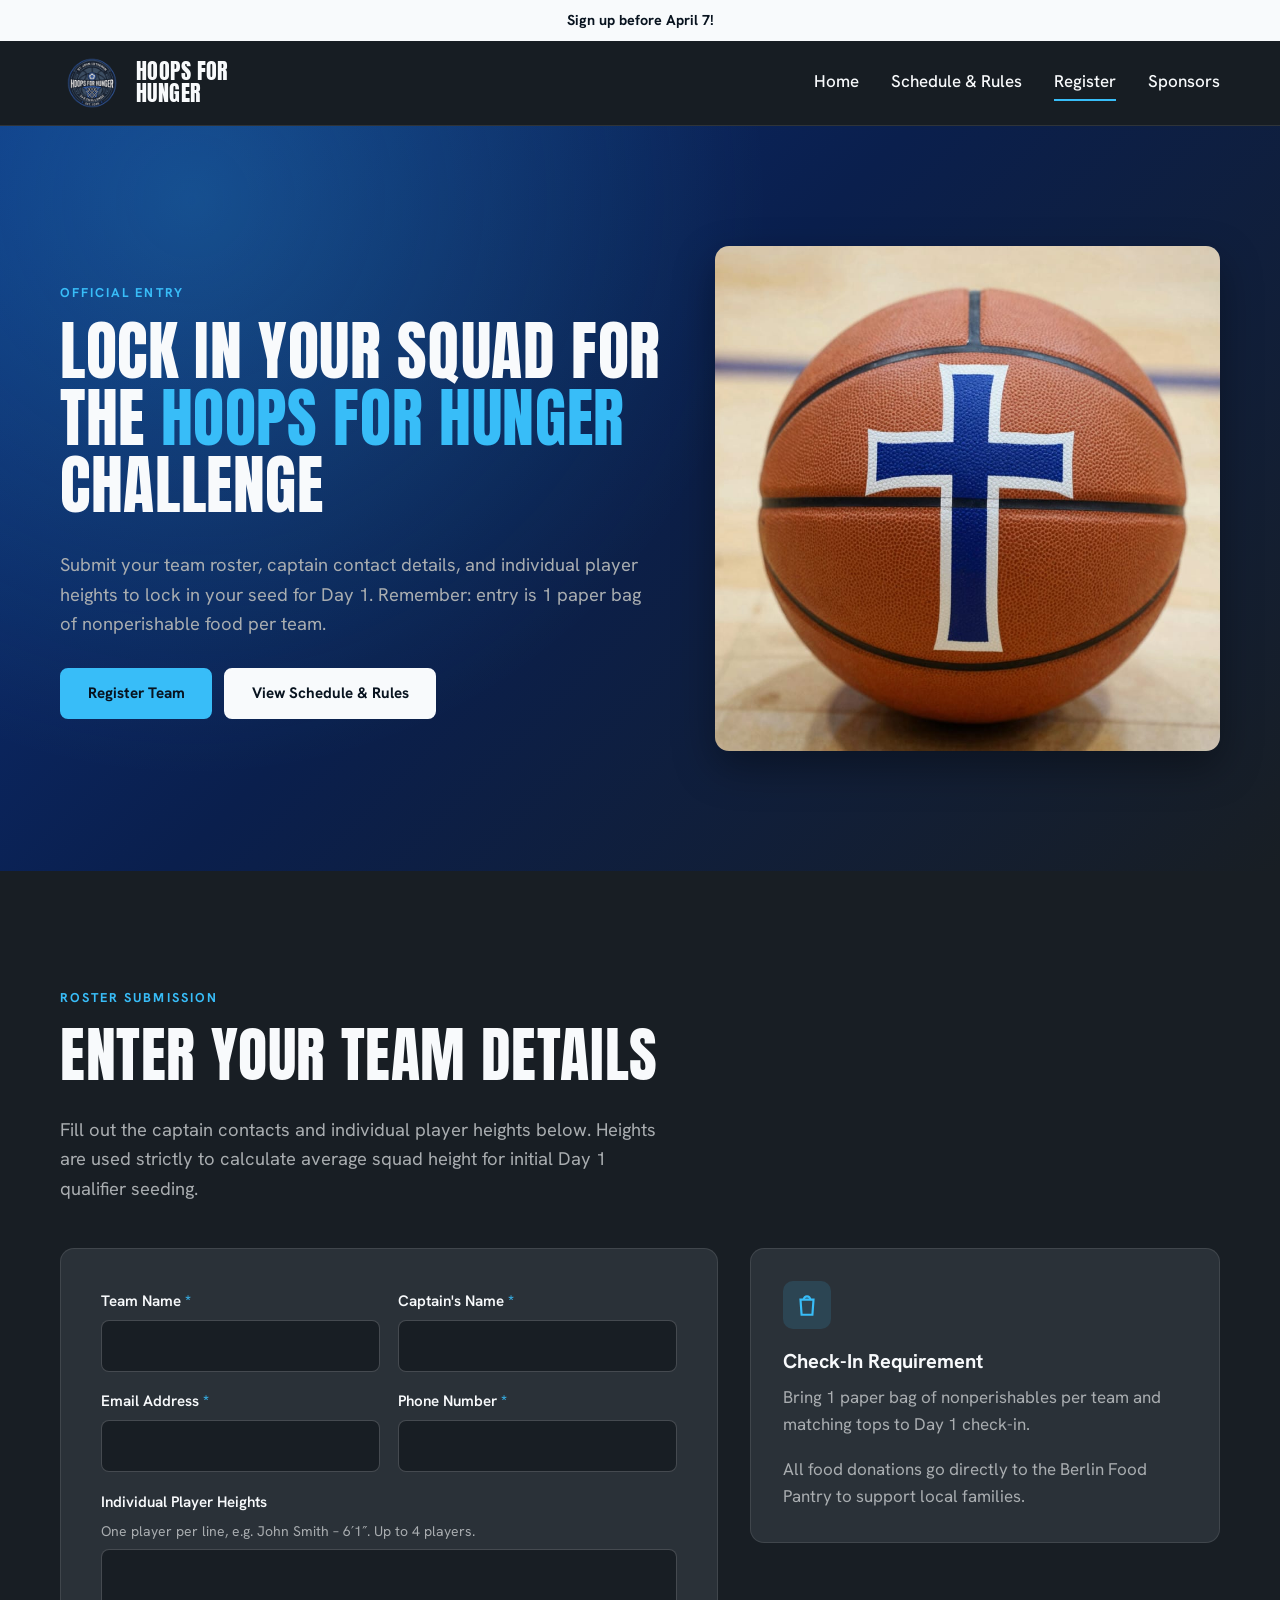
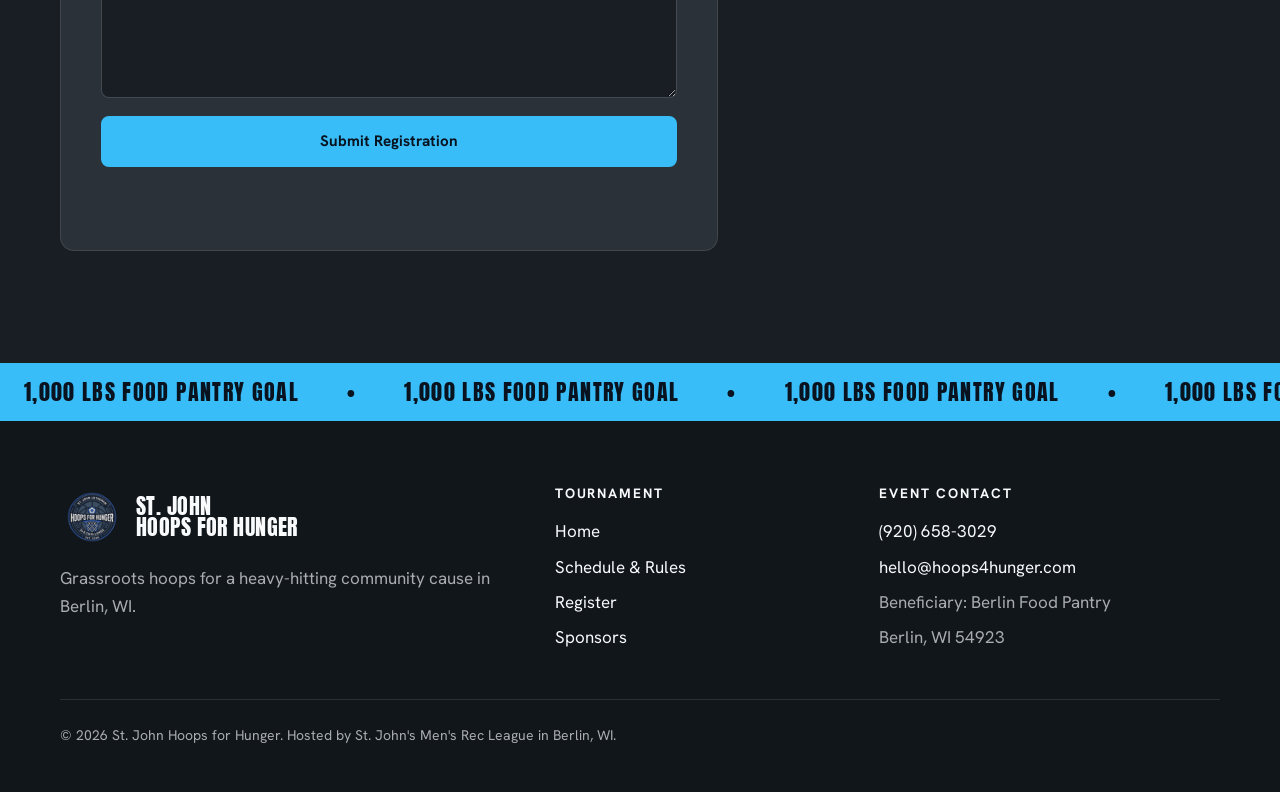
==== register.html @ 29906034 "Rebuild site to mirror hoops4hunger.com content and rules Four pages matching the current site: Home" ====
<!doctype html>
<html lang="en">
<head>
  <meta charset="utf-8">
  <meta name="viewport" content="width=device-width, initial-scale=1">
  <title>Register | St. John Hoops for Hunger</title>
  <meta name="description" content="Register your squad for the St. John Hoops for Hunger 3v3 Challenge. Entry is one paper bag of nonperishable food per team.">
  <link rel="icon" type="image/png" href="images/logo.png">
  <link rel="preconnect" href="https://fonts.googleapis.com">
  <link rel="preconnect" href="https://fonts.gstatic.com" crossorigin>
  <link href="https://fonts.googleapis.com/css2?family=Anton&family=Hanken+Grotesk:wght@400;500;600;700&display=swap" rel="stylesheet">
  <link rel="stylesheet" href="styles.css">
</head>
<body>
  <a class="announce" href="#registration-form">Sign up before April 7!</a>
  <header class="nav">
    <div class="container nav-inner">
      <a href="index.html" class="brand"><img src="images/logo.png" alt="St. John Lutheran Hoops for Hunger 3v3 Challenge logo"><span>Hoops for<br>Hunger</span></a>
      <button class="nav-toggle" aria-expanded="false" aria-controls="nav-links" aria-label="Menu"><span></span><span></span><span></span></button>
      <nav id="nav-links" class="nav-links">
        <a href="index.html">Home</a>
        <a href="schedule-rules.html">Schedule &amp; Rules</a>
        <a href="register.html" aria-current="page">Register</a>
        <a href="sponsors.html">Sponsors</a>
      </nav>
    </div>
  </header>

  <main>
    <section class="page-hero">
      <div class="container page-hero-split">
        <div>
          <p class="eyebrow">Official Entry</p>
          <h1>Lock in your squad for the <span class="accent">Hoops for Hunger</span> challenge</h1>
          <p class="lead">Submit your team roster, captain contact details, and individual player heights to lock in your seed for Day 1. Remember: entry is 1 paper bag of nonperishable food per team.</p>
          <div class="btn-row">
            <a href="#registration-form" class="btn">Register Team</a>
            <a href="schedule-rules.html" class="btn btn-light">View Schedule &amp; Rules</a>
          </div>
        </div>
        <img src="images/register.jpg" alt="Basketball with a blue cross on it">
      </div>
    </section>

    <section class="section" id="registration-form">
      <div class="container">
        <div class="section-head">
          <p class="eyebrow">Roster Submission</p>
          <h2>Enter your team details</h2>
          <p class="lead">Fill out the captain contacts and individual player heights below. Heights are used strictly to calculate average squad height for initial Day 1 qualifier seeding.</p>
        </div>
        <div class="register-grid">
          <form class="form" id="register-form" novalidate>
            <div class="form-row">
              <label><span>Team Name <span class="req">*</span></span>
                <input type="text" name="team" required autocomplete="off">
              </label>
              <label><span>Captain's Name <span class="req">*</span></span>
                <input type="text" name="captain" required autocomplete="name">
              </label>
            </div>
            <div class="form-row">
              <label><span>Email Address <span class="req">*</span></span>
                <input type="email" name="email" required autocomplete="email">
              </label>
              <label><span>Phone Number <span class="req">*</span></span>
                <input type="tel" name="phone" required autocomplete="tel">
              </label>
            </div>
            <label>Individual Player Heights
              <span class="hint">One player per line, e.g. John Smith – 6′1″. Up to 4 players.</span>
              <textarea name="heights" rows="5"></textarea>
            </label>
            <button type="submit" class="btn">Submit Registration</button>
            <p class="form-status" id="form-status" role="status" aria-live="polite"></p>
          </form>
          <aside class="card side-card">
            <div class="card-icon"><svg viewBox="0 0 24 24" fill="none" stroke="currentColor" stroke-width="2" aria-hidden="true"><path d="M6 7h12l-1 14H7z"/><path d="M9 7a3 3 0 0 1 6 0"/></svg></div>
            <h3>Check-In Requirement</h3>
            <p>Bring 1 paper bag of nonperishables per team and matching tops to Day 1 check-in.</p>
            <p>All food donations go directly to the Berlin Food Pantry to support local families.</p>
          </aside>
        </div>
      </div>
    </section>
  </main>

  <div class="goal-strip" aria-hidden="true"><div class="goal-track"><span>1,000 LBS FOOD PANTRY GOAL</span><span>•</span><span>1,000 LBS FOOD PANTRY GOAL</span><span>•</span><span>1,000 LBS FOOD PANTRY GOAL</span><span>•</span><span>1,000 LBS FOOD PANTRY GOAL</span><span>•</span><span>1,000 LBS FOOD PANTRY GOAL</span><span>•</span><span>1,000 LBS FOOD PANTRY GOAL</span><span>•</span><span>1,000 LBS FOOD PANTRY GOAL</span><span>•</span><span>1,000 LBS FOOD PANTRY GOAL</span><span>•</span></div></div>
  <footer class="footer">
    <div class="container">
      <div class="footer-grid">
        <div>
          <a href="index.html" class="brand"><img src="images/logo.png" alt=""><span>St. John<br>Hoops for Hunger</span></a>
          <p>Grassroots hoops for a heavy-hitting community cause in Berlin, WI.</p>
        </div>
        <div>
          <h3>Tournament</h3>
          <ul>
            <li><a href="index.html">Home</a></li>
            <li><a href="schedule-rules.html">Schedule &amp; Rules</a></li>
            <li><a href="register.html">Register</a></li>
            <li><a href="sponsors.html">Sponsors</a></li>
          </ul>
        </div>
        <div>
          <h3>Event Contact</h3>
          <ul>
            <li><a href="tel:+19206583029">(920) 658-3029</a></li>
            <li><a href="mailto:hello@hoops4hunger.com">hello@hoops4hunger.com</a></li>
            <li>Beneficiary: Berlin Food Pantry</li>
            <li>Berlin, WI 54923</li>
          </ul>
        </div>
      </div>
      <p class="copyright">© <span data-year>2026</span> St. John Hoops for Hunger. Hosted by St. John's Men's Rec League in Berlin, WI.</p>
    </div>
  </footer>
  <script src="script.js"></script>
</body>
</html>
---- styles.css ----
:root {
  --bg: #181e24;
  --bg-raised: #222930;
  --bg-card: #2a3138;
  --line: rgba(248, 250, 252, 0.1);
  --text: #f8fafc;
  --text-soft: #a9adb0;
  --sky: #38bdf8;
  --sky-dark: #0ea5e9;
  --royal: #0047ff;
  --navy: #0b2f7a;
  --radius: 14px;
  --shadow: 0 16px 40px rgba(0, 0, 0, 0.35);
  --display: "Anton", Impact, "Arial Narrow", sans-serif;
  --body: "Hanken Grotesk", system-ui, -apple-system, sans-serif;
}

*, *::before, *::after { box-sizing: border-box; }
html { scroll-behavior: smooth; scroll-padding-top: 90px; }
body {
  margin: 0;
  font-family: var(--body);
  font-size: 1.0625rem;
  color: var(--text);
  background: var(--bg);
  line-height: 1.6;
  -webkit-font-smoothing: antialiased;
}
img { max-width: 100%; display: block; }
a { color: var(--sky); }
p { margin: 0 0 1em; }
h1, h2, h3 { margin: 0 0 0.5em; line-height: 1.05; font-weight: 400; }
h1, h2 { font-family: var(--display); text-transform: uppercase; letter-spacing: 0.01em; }
h1 { font-size: clamp(3rem, 9vw, 6.5rem); }
h2 { font-size: clamp(2.2rem, 5.5vw, 3.75rem); }
h3 { font-family: var(--body); font-weight: 700; font-size: 1.25rem; line-height: 1.25; }
.accent { color: var(--sky); }

.container { width: min(1160px, 100% - 32px); margin-inline: auto; }
.eyebrow {
  display: inline-block;
  font-size: 0.8rem; font-weight: 700;
  text-transform: uppercase; letter-spacing: 0.16em;
  color: var(--sky);
  margin-bottom: 0.9rem;
}
.lead { font-size: 1.15rem; color: var(--text-soft); max-width: 60ch; }
.center { text-align: center; }
.center .lead { margin-inline: auto; }

/* Buttons */
.btn {
  display: inline-block;
  font: 700 0.95rem/1 var(--body);
  text-decoration: none; text-align: center;
  padding: 1rem 1.6rem;
  border-radius: 8px;
  border: 2px solid var(--sky);
  background: var(--sky); color: #08131f;
  cursor: pointer;
  transition: transform 0.15s ease, background 0.15s ease, color 0.15s ease;
}
.btn:hover { background: var(--sky-dark); border-color: var(--sky-dark); transform: translateY(-2px); }
.btn-light { background: var(--text); border-color: var(--text); color: #08131f; }
.btn-light:hover { background: #dbe3ea; border-color: #dbe3ea; }
.btn-outline { background: transparent; color: var(--text); border-color: var(--text); }
.btn-outline:hover { background: var(--text); color: #08131f; border-color: var(--text); }
.btn-row { display: flex; flex-wrap: wrap; gap: 0.75rem; margin-top: 1.75rem; }
.center .btn-row { justify-content: center; }
:focus-visible { outline: 3px solid var(--sky); outline-offset: 3px; }

/* Announcement + nav */
.announce {
  display: block; background: var(--text); color: #08131f;
  text-align: center; font-weight: 700; font-size: 0.9rem;
  padding: 0.55rem 1rem; text-decoration: none;
}
.announce:hover { text-decoration: underline; }
.nav { position: sticky; top: 0; z-index: 20; background: rgba(24, 30, 36, 0.94); backdrop-filter: blur(8px); border-bottom: 1px solid var(--line); }
.nav-inner { display: flex; align-items: center; justify-content: space-between; height: 84px; }
.brand { display: flex; align-items: center; gap: 0.75rem; text-decoration: none; color: var(--text); }
.brand img { width: 64px; height: 64px; }
.brand span { font-family: var(--display); font-size: 1.35rem; text-transform: uppercase; letter-spacing: 0.02em; line-height: 1; }
.nav-links { display: flex; align-items: center; gap: 2rem; }
.nav-links a { color: var(--text); text-decoration: none; font-weight: 500; padding: 0.25rem 0; border-bottom: 2px solid transparent; }
.nav-links a:hover, .nav-links a[aria-current="page"] { border-bottom-color: var(--sky); }
.nav-links .btn { border-bottom-width: 2px; padding: 0.7rem 1.2rem; }
.nav-toggle { display: none; background: none; border: 0; padding: 10px; cursor: pointer; }
.nav-toggle span { display: block; width: 26px; height: 2px; background: var(--text); margin: 6px 0; transition: transform 0.2s, opacity 0.2s; }

/* Sections */
.section { padding: clamp(4rem, 9vw, 7rem) 0; }
.section-raised { background: var(--bg-raised); }
.section-head { margin-bottom: 2.75rem; }

/* Home hero */
.hero {
  position: relative; isolation: isolate;
  min-height: min(82vh, 760px);
  display: grid; place-items: center;
  padding: 5rem 0;
  background: url("images/hero.jpg") center 35% / cover no-repeat;
}
.hero::before {
  content: ""; position: absolute; inset: 0; z-index: -1;
  background: linear-gradient(180deg, rgba(24, 30, 36, 0.72) 0%, rgba(24, 30, 36, 0.82) 60%, var(--bg) 100%);
}
.hero h1 { line-height: 0.95; margin-bottom: 0.35em; }
.hero .lead { color: #dbe3ea; }

/* Page hero (inner pages) */
.page-hero {
  padding: clamp(4.5rem, 10vw, 7.5rem) 0;
  background:
    radial-gradient(circle at 15% 10%, rgba(56, 189, 248, 0.25), transparent 45%),
    linear-gradient(135deg, var(--navy) 0%, #0a1f4d 45%, var(--bg) 100%);
}
.page-hero h1 { font-size: clamp(2.8rem, 8vw, 5.5rem); }
.page-hero-split { display: grid; grid-template-columns: 1.2fr 1fr; gap: 3rem; align-items: center; }
.page-hero-split h1 { font-size: clamp(2.4rem, 5.5vw, 4rem); }
.page-hero-split img { border-radius: var(--radius); box-shadow: var(--shadow); aspect-ratio: 1; object-fit: cover; width: 100%; }

/* Cash purse */
.purse { display: grid; grid-template-columns: repeat(5, 1fr); gap: 1rem; }
.purse-item { background: var(--bg-card); border-radius: var(--radius); padding: 2rem 1rem; text-align: center; border-top: 4px solid var(--line); }
.purse-item:first-child { border-top-color: var(--sky); }
.purse-amount { font-family: var(--display); font-size: clamp(2.6rem, 5vw, 3.6rem); line-height: 1; margin-bottom: 0.6rem; }
.purse-item:first-child .purse-amount { color: var(--sky); }
.purse-label { color: var(--text-soft); font-size: 0.95rem; margin: 0; }

/* Cards */
.cards { display: grid; grid-template-columns: repeat(3, 1fr); gap: 1.25rem; }
.card { background: var(--bg-card); border-radius: var(--radius); padding: 2rem; border: 1px solid var(--line); }
.card p:last-child { margin-bottom: 0; }
.card p { color: var(--text-soft); }
.card-icon { width: 48px; height: 48px; border-radius: 10px; background: rgba(56, 189, 248, 0.14); color: var(--sky); display: grid; place-items: center; margin-bottom: 1.25rem; }
.card-icon svg { width: 26px; height: 26px; }

/* Roster */
.roster { display: grid; grid-template-columns: 1.5fr 1fr; gap: 1.25rem; align-items: stretch; }
.card-feature { background: linear-gradient(135deg, var(--royal), var(--navy)); border: 0; }
.card-feature h3 { font-family: var(--display); text-transform: uppercase; font-weight: 400; font-size: clamp(1.9rem, 4vw, 2.6rem); }
.card-feature p { color: #dbe3ea; font-size: 1.1rem; }
.team-list { list-style: none; padding: 0; margin: 0 0 1rem; display: flex; flex-wrap: wrap; gap: 0.5rem; }
.team-list li { background: rgba(56, 189, 248, 0.12); color: var(--text); border: 1px solid rgba(56, 189, 248, 0.35); border-radius: 999px; padding: 0.35rem 0.85rem; font-weight: 600; font-size: 0.95rem; }

/* CTA band */
.cta-band { background: var(--royal); text-align: center; }
.cta-band .eyebrow { color: #cfe6ff; }
.cta-band p { color: #e5efff; max-width: 60ch; margin-inline: auto; }

/* Rules rows */
.feature-rows { display: grid; gap: clamp(3rem, 7vw, 5rem); }
.feature-row { display: grid; grid-template-columns: 1fr 1fr; gap: clamp(2rem, 5vw, 4rem); align-items: center; }
.feature-row img { border-radius: var(--radius); width: 100%; aspect-ratio: 4 / 3; object-fit: cover; box-shadow: var(--shadow); }
.feature-rows:not(.no-alt) .feature-row:nth-child(even) .feature-media { order: 2; }
.feature-row h2 { font-size: clamp(2rem, 4.5vw, 3rem); }
.feature-row p { color: var(--text-soft); }
.feature-row .note { border-left: 3px solid var(--sky); padding-left: 1rem; color: var(--text); }
figure { margin: 0; }
figcaption { color: var(--text-soft); font-size: 0.95rem; margin-top: 0.75rem; text-align: center; font-style: italic; }
.address { color: var(--text); font-weight: 600; }

/* Timeline */
.timeline { list-style: none; margin: 0; padding: 0; display: grid; grid-template-columns: repeat(4, 1fr); gap: 1.25rem; }
.timeline li { border-top: 3px solid var(--sky); padding-top: 1.25rem; }
.timeline .step { font-family: var(--display); color: var(--sky); font-size: 1.1rem; display: block; margin-bottom: 0.4rem; }
.timeline h3 { font-size: 1.3rem; }
.timeline p { color: var(--text-soft); margin: 0; }

/* Register form */
.register-grid { display: grid; grid-template-columns: 1.4fr 1fr; gap: 2rem; align-items: start; }
.form { background: var(--bg-card); border: 1px solid var(--line); border-radius: var(--radius); padding: clamp(1.5rem, 4vw, 2.5rem); display: grid; gap: 1.1rem; }
.form-row { display: grid; grid-template-columns: 1fr 1fr; gap: 1.1rem; }
.form label { display: grid; gap: 0.4rem; font-weight: 600; font-size: 0.95rem; }
.form .req { color: var(--sky); }
.form .hint { font-weight: 400; color: var(--text-soft); font-size: 0.875rem; }
.form input, .form textarea {
  font: inherit; font-weight: 400; color: var(--text);
  background: var(--bg); border: 1px solid rgba(248, 250, 252, 0.2); border-radius: 8px;
  padding: 0.8rem 0.95rem; width: 100%;
}
.form input:focus, .form textarea:focus { outline: none; border-color: var(--sky); box-shadow: 0 0 0 3px rgba(56, 189, 248, 0.25); }
.form .invalid { border-color: #f87171; }
.form-status { margin: 0; min-height: 1.5em; font-weight: 600; }
.form-status.error { color: #f87171; }
.form-status.ok { color: #4ade80; }
.side-card { position: sticky; top: 110px; }

/* Sponsors */
.tier { padding: 2.5rem 0; border-top: 1px solid var(--line); }
.tier:first-child { border-top: 0; padding-top: 0; }
.tier-head { margin-bottom: 1.5rem; }
.tier-head h2 { font-size: clamp(1.6rem, 3.5vw, 2.2rem); margin-bottom: 0.25em; }
.tier-head p { color: var(--text-soft); margin: 0; }
.sponsor-grid { display: grid; grid-template-columns: repeat(auto-fit, minmax(260px, 1fr)); gap: 1.25rem; }
.sponsor { background: var(--bg-card); border: 1px solid var(--line); border-radius: var(--radius); overflow: hidden; text-decoration: none; color: var(--text); display: flex; flex-direction: column; transition: transform 0.15s ease, border-color 0.15s ease; }
a.sponsor:hover { transform: translateY(-3px); border-color: var(--sky); }
.sponsor-logo { background: #fff; display: grid; place-items: center; padding: 1.75rem; height: 180px; }
.sponsor-logo img { max-height: 120px; width: auto; object-fit: contain; }
.sponsor-body { padding: 1.1rem 1.4rem; font-weight: 600; }
.sponsor-body small { display: block; color: var(--text-soft); font-weight: 500; font-size: 0.85rem; text-transform: uppercase; letter-spacing: 0.08em; margin-bottom: 0.2rem; }
.sponsor-wide { grid-column: 1 / -1; }
.sponsor-wide .sponsor-logo { height: 220px; }
.sponsor-wide .sponsor-logo img { max-height: 150px; }
.sponsor-empty { border: 2px dashed rgba(248, 250, 252, 0.25); background: transparent; min-height: 180px; align-items: center; justify-content: center; text-align: center; padding: 2rem; }
.sponsor-empty span { color: var(--text-soft); display: block; margin-bottom: 0.5rem; }
.sponsor-text { justify-content: center; padding: 2rem 1.4rem; min-height: 120px; }
.sponsor-text strong { font-family: var(--display); font-size: 1.6rem; font-weight: 400; text-transform: uppercase; letter-spacing: 0.02em; }
.contact-line { font-size: 1.15rem; font-weight: 600; }
.contact-line a { color: #fff; }
.partner { margin-top: 2rem; font-size: 0.95rem; opacity: 0.85; }

/* Footer */
.goal-strip { background: var(--sky); color: #08131f; overflow: hidden; white-space: nowrap; font-family: var(--display); font-size: 1.4rem; letter-spacing: 0.06em; padding: 0.7rem 0; }
.goal-track { display: inline-block; animation: marquee 30s linear infinite; }
.goal-track span { margin: 0 1.5rem; }
@keyframes marquee { from { transform: translateX(0); } to { transform: translateX(-50%); } }
.footer { background: #11161b; padding: 4rem 0 2rem; color: var(--text-soft); }
.footer-grid { display: grid; grid-template-columns: 1.6fr 1fr 1.2fr; gap: 2.5rem; }
.footer .brand { margin-bottom: 1rem; }
.footer h3 { color: var(--text); font-size: 0.85rem; text-transform: uppercase; letter-spacing: 0.14em; margin-bottom: 1rem; }
.footer ul { list-style: none; padding: 0; margin: 0; display: grid; gap: 0.5rem; }
.footer a { color: var(--text); text-decoration: none; }
.footer a:hover { color: var(--sky); }
.copyright { border-top: 1px solid var(--line); margin-top: 3rem; padding-top: 1.5rem; font-size: 0.875rem; }

/* Responsive */
@media (max-width: 960px) {
  .purse { grid-template-columns: repeat(3, 1fr); }
  .timeline { grid-template-columns: repeat(2, 1fr); }
}
@media (max-width: 860px) {
  .nav-toggle { display: block; }
  .nav-links {
    display: none; position: absolute; top: 84px; left: 0; right: 0;
    flex-direction: column; align-items: flex-start; gap: 1.1rem;
    padding: 1.5rem 16px 2rem; background: var(--bg); border-bottom: 1px solid var(--line);
  }
  .nav-links.open { display: flex; }
  .nav-toggle[aria-expanded="true"] span:nth-child(1) { transform: translateY(8px) rotate(45deg); }
  .nav-toggle[aria-expanded="true"] span:nth-child(2) { opacity: 0; }
  .nav-toggle[aria-expanded="true"] span:nth-child(3) { transform: translateY(-8px) rotate(-45deg); }
  .cards, .roster, .feature-row, .page-hero-split, .register-grid, .footer-grid { grid-template-columns: 1fr; }
  .feature-rows .feature-row .feature-media { order: 0 !important; }
  .side-card { position: static; }
}
@media (max-width: 560px) {
  .purse { grid-template-columns: repeat(2, 1fr); }
  .purse-item:first-child { grid-column: 1 / -1; }
  .timeline, .form-row { grid-template-columns: 1fr; }
  .brand img { width: 52px; height: 52px; }
  .brand span { font-size: 1.1rem; }
}
@media (prefers-reduced-motion: reduce) {
  html { scroll-behavior: auto; }
  *, *::before, *::after { transition: none !important; animation: none !important; }
}
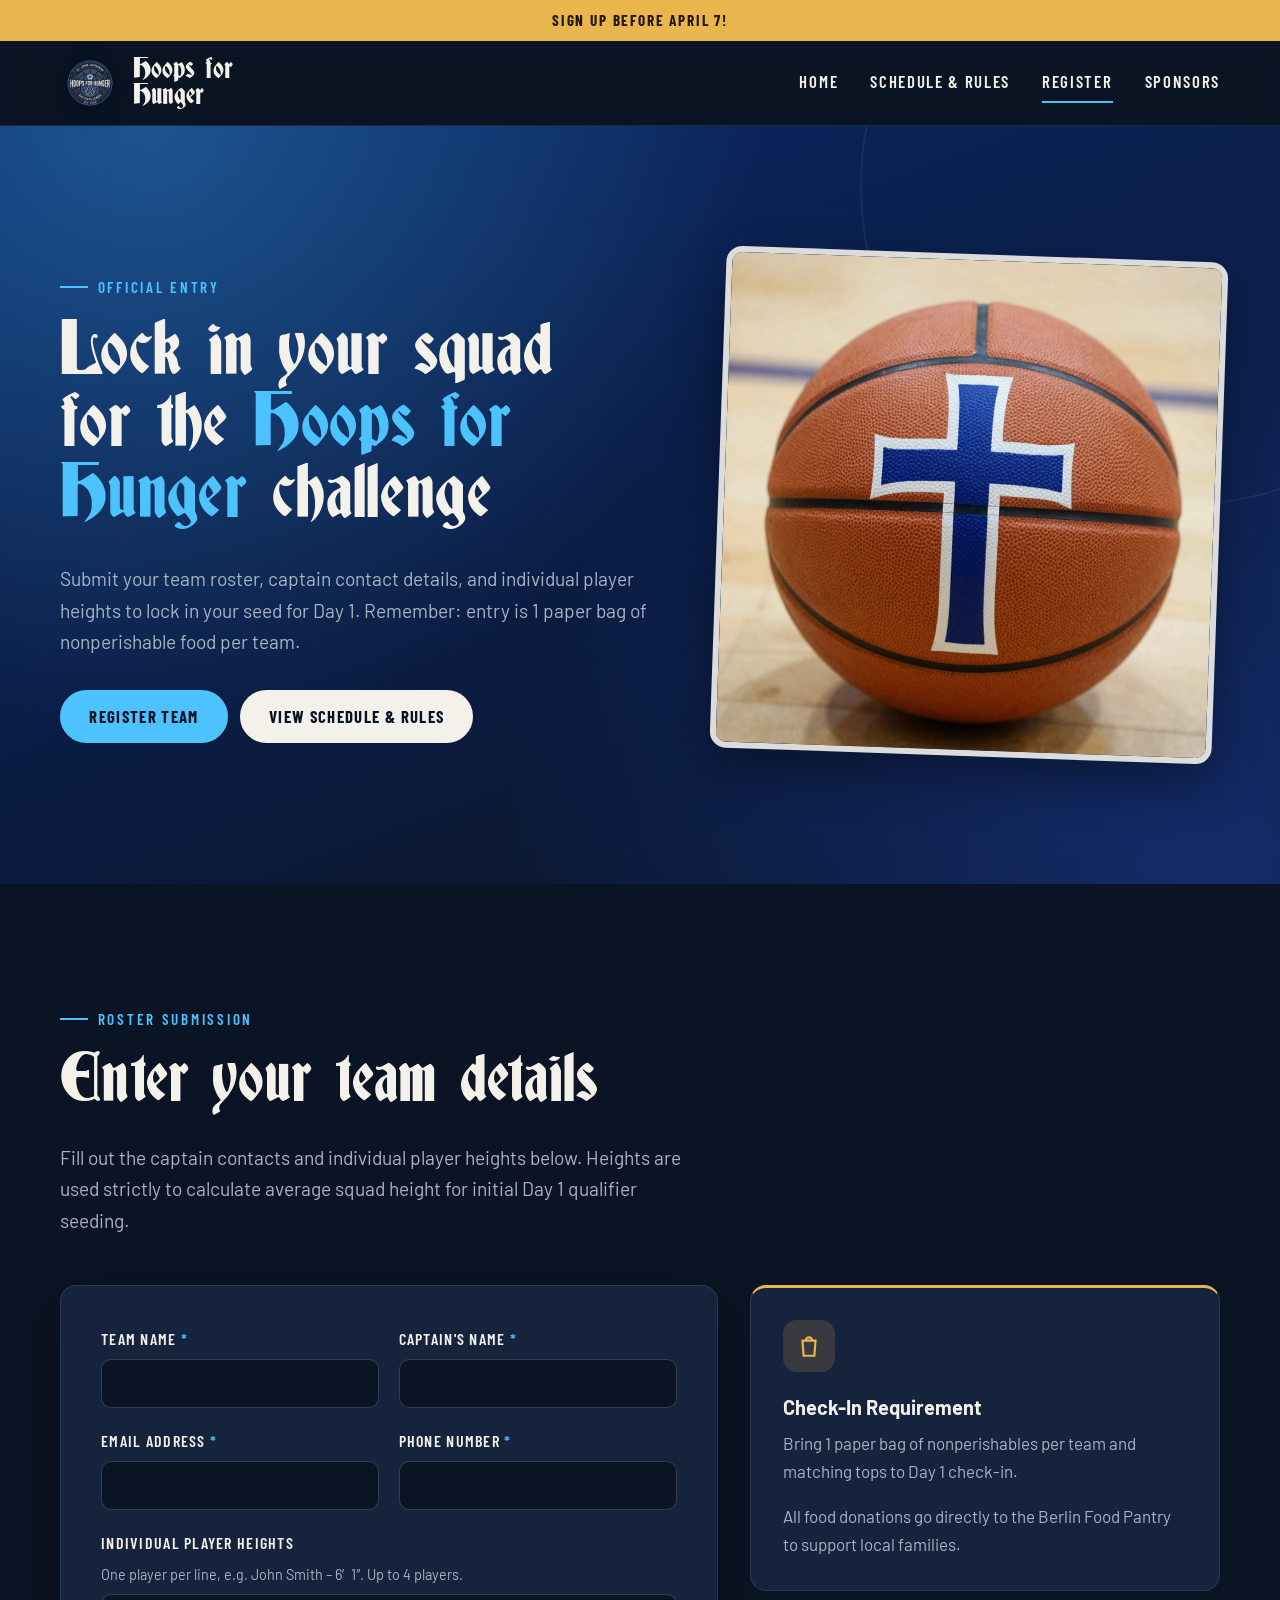
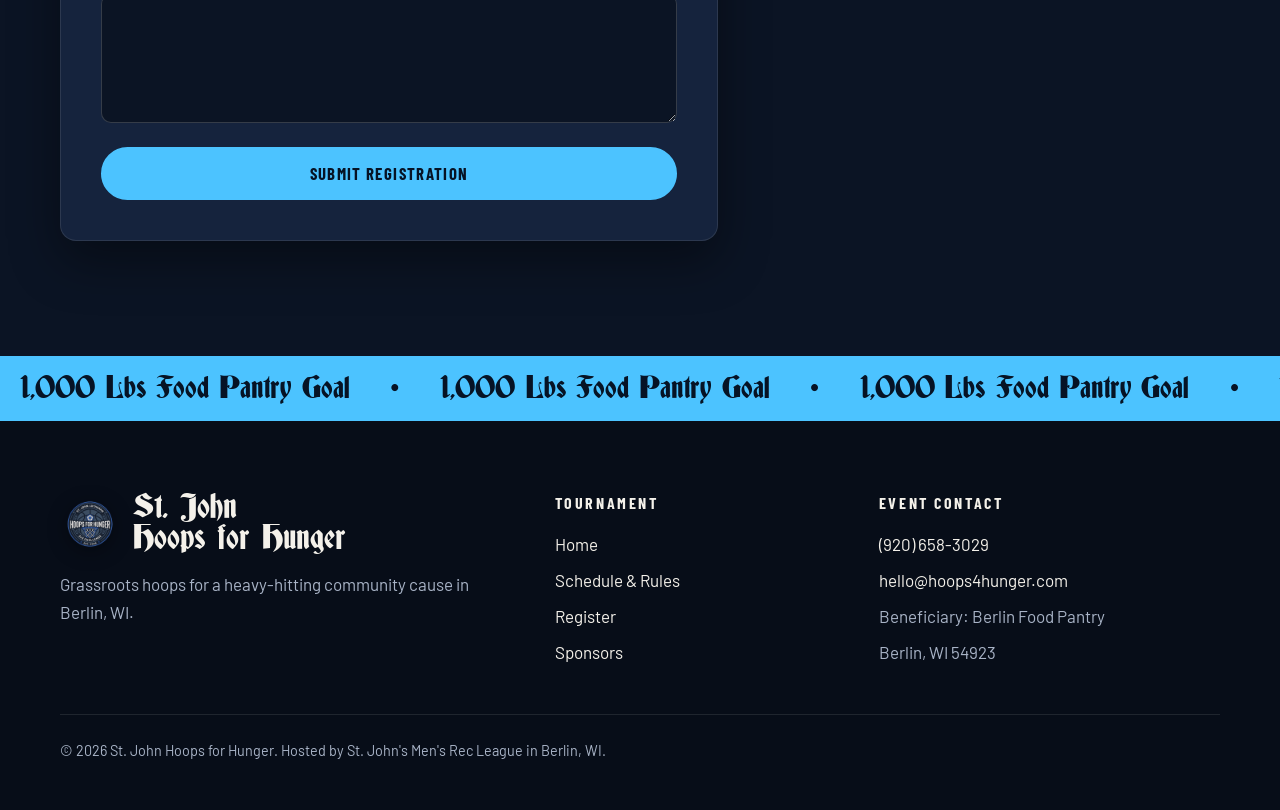
==== commit d11d7cd5: "Restyle site with Deutsch Gothic headings and Barlow body text Self-host the original Deutsch Gothic" ====
--- a/register.html
+++ b/register.html
@@ -8,7 +8,8 @@
   <link rel="icon" type="image/png" href="images/logo.png">
   <link rel="preconnect" href="https://fonts.googleapis.com">
   <link rel="preconnect" href="https://fonts.gstatic.com" crossorigin>
-  <link href="https://fonts.googleapis.com/css2?family=Anton&family=Hanken+Grotesk:wght@400;500;600;700&display=swap" rel="stylesheet">
+  <link href="https://fonts.googleapis.com/css2?family=Barlow:ital,wght@0,400;0,500;0,600;0,700;1,400&family=Barlow+Condensed:wght@500;600;700&display=swap" rel="stylesheet">
+  <link rel="preload" href="fonts/Deutsch.ttf" as="font" type="font/ttf" crossorigin>
   <link rel="stylesheet" href="styles.css">
 </head>
 <body>
@@ -85,7 +86,7 @@
     </section>
   </main>
 
-  <div class="goal-strip" aria-hidden="true"><div class="goal-track"><span>1,000 LBS FOOD PANTRY GOAL</span><span>•</span><span>1,000 LBS FOOD PANTRY GOAL</span><span>•</span><span>1,000 LBS FOOD PANTRY GOAL</span><span>•</span><span>1,000 LBS FOOD PANTRY GOAL</span><span>•</span><span>1,000 LBS FOOD PANTRY GOAL</span><span>•</span><span>1,000 LBS FOOD PANTRY GOAL</span><span>•</span><span>1,000 LBS FOOD PANTRY GOAL</span><span>•</span><span>1,000 LBS FOOD PANTRY GOAL</span><span>•</span></div></div>
+  <div class="goal-strip" aria-hidden="true"><div class="goal-track"><span>1,000 Lbs Food Pantry Goal</span><span>•</span><span>1,000 Lbs Food Pantry Goal</span><span>•</span><span>1,000 Lbs Food Pantry Goal</span><span>•</span><span>1,000 Lbs Food Pantry Goal</span><span>•</span><span>1,000 Lbs Food Pantry Goal</span><span>•</span><span>1,000 Lbs Food Pantry Goal</span><span>•</span><span>1,000 Lbs Food Pantry Goal</span><span>•</span><span>1,000 Lbs Food Pantry Goal</span><span>•</span></div></div>
   <footer class="footer">
     <div class="container">
       <div class="footer-grid">
--- a/styles.css
+++ b/styles.css
@@ -1,234 +1,341 @@
+/* Deutsch Gothic by J. Fordyce (c) 1994, freely distributable. See fonts/DEUTSCH.TXT */
+@font-face {
+  font-family: "Deutsch Gothic";
+  src: url("fonts/Deutsch.ttf") format("truetype");
+  font-display: swap;
+}
+
 :root {
-  --bg: #181e24;
-  --bg-raised: #222930;
-  --bg-card: #2a3138;
-  --line: rgba(248, 250, 252, 0.1);
-  --text: #f8fafc;
-  --text-soft: #a9adb0;
-  --sky: #38bdf8;
-  --sky-dark: #0ea5e9;
-  --royal: #0047ff;
-  --navy: #0b2f7a;
-  --radius: 14px;
-  --shadow: 0 16px 40px rgba(0, 0, 0, 0.35);
-  --display: "Anton", Impact, "Arial Narrow", sans-serif;
-  --body: "Hanken Grotesk", system-ui, -apple-system, sans-serif;
+  --bg: #0b1424;
+  --bg-raised: #0f1b30;
+  --bg-card: #15233d;
+  --bg-card-hi: #1a2b4a;
+  --line: rgba(244, 241, 234, 0.1);
+  --text: #f4f1ea;
+  --text-soft: #a8b3c6;
+  --sky: #4cc3ff;
+  --sky-dark: #22a8ec;
+  --royal: #2357e8;
+  --navy: #0a2a6b;
+  --gold: #e8b64c;
+  --radius: 16px;
+  --shadow: 0 20px 50px rgba(0, 0, 0, 0.4);
+  --display: "Deutsch Gothic", "UnifrakturMaguntia", Georgia, serif;
+  --body: "Barlow", system-ui, -apple-system, "Segoe UI", sans-serif;
+  --label: "Barlow Condensed", "Barlow", system-ui, sans-serif;
 }
 
 *, *::before, *::after { box-sizing: border-box; }
-html { scroll-behavior: smooth; scroll-padding-top: 90px; }
+html { scroll-behavior: smooth; scroll-padding-top: 96px; }
 body {
   margin: 0;
   font-family: var(--body);
   font-size: 1.0625rem;
   color: var(--text);
   background: var(--bg);
-  line-height: 1.6;
+  line-height: 1.65;
   -webkit-font-smoothing: antialiased;
 }
 img { max-width: 100%; display: block; }
 a { color: var(--sky); }
 p { margin: 0 0 1em; }
-h1, h2, h3 { margin: 0 0 0.5em; line-height: 1.05; font-weight: 400; }
-h1, h2 { font-family: var(--display); text-transform: uppercase; letter-spacing: 0.01em; }
-h1 { font-size: clamp(3rem, 9vw, 6.5rem); }
-h2 { font-size: clamp(2.2rem, 5.5vw, 3.75rem); }
-h3 { font-family: var(--body); font-weight: 700; font-size: 1.25rem; line-height: 1.25; }
+
+/* Display type: Deutsch Gothic is wide-spaced by default, so tighten words */
+h1, h2, h3 { margin: 0 0 0.45em; font-weight: 400; }
+h1, h2, .display {
+  font-family: var(--display);
+  word-spacing: -0.18em;
+  letter-spacing: 0.005em;
+  line-height: 1.02;
+  text-wrap: balance;
+}
+h1 { font-size: clamp(3.1rem, 9vw, 6.75rem); }
+h2 { font-size: clamp(2.4rem, 5.6vw, 4rem); }
+h3 { font-family: var(--body); font-weight: 700; font-size: 1.25rem; line-height: 1.3; }
 .accent { color: var(--sky); }
 
 .container { width: min(1160px, 100% - 32px); margin-inline: auto; }
 .eyebrow {
-  display: inline-block;
-  font-size: 0.8rem; font-weight: 700;
-  text-transform: uppercase; letter-spacing: 0.16em;
+  display: inline-flex; align-items: center; gap: 0.6rem;
+  font-family: var(--label);
+  font-size: 0.95rem; font-weight: 600;
+  text-transform: uppercase; letter-spacing: 0.18em;
   color: var(--sky);
-  margin-bottom: 0.9rem;
-}
-.lead { font-size: 1.15rem; color: var(--text-soft); max-width: 60ch; }
+  margin-bottom: 1rem;
+}
+.eyebrow::before { content: ""; width: 28px; height: 2px; background: currentColor; }
+.center .eyebrow::after { content: ""; width: 28px; height: 2px; background: currentColor; }
+.lead { font-size: 1.2rem; color: var(--text-soft); max-width: 58ch; }
 .center { text-align: center; }
 .center .lead { margin-inline: auto; }
 
 /* Buttons */
 .btn {
-  display: inline-block;
-  font: 700 0.95rem/1 var(--body);
+  display: inline-flex; align-items: center; justify-content: center; gap: 0.5rem;
+  font-family: var(--label); font-weight: 700; font-size: 1.05rem;
+  text-transform: uppercase; letter-spacing: 0.08em; line-height: 1;
   text-decoration: none; text-align: center;
-  padding: 1rem 1.6rem;
-  border-radius: 8px;
+  padding: 1rem 1.7rem;
+  border-radius: 999px;
   border: 2px solid var(--sky);
-  background: var(--sky); color: #08131f;
+  background: var(--sky); color: #061325;
   cursor: pointer;
-  transition: transform 0.15s ease, background 0.15s ease, color 0.15s ease;
-}
-.btn:hover { background: var(--sky-dark); border-color: var(--sky-dark); transform: translateY(-2px); }
-.btn-light { background: var(--text); border-color: var(--text); color: #08131f; }
-.btn-light:hover { background: #dbe3ea; border-color: #dbe3ea; }
-.btn-outline { background: transparent; color: var(--text); border-color: var(--text); }
-.btn-outline:hover { background: var(--text); color: #08131f; border-color: var(--text); }
-.btn-row { display: flex; flex-wrap: wrap; gap: 0.75rem; margin-top: 1.75rem; }
+  transition: transform 0.15s ease, background 0.15s ease, color 0.15s ease, box-shadow 0.15s ease;
+}
+.btn:hover { background: var(--sky-dark); border-color: var(--sky-dark); transform: translateY(-2px); box-shadow: 0 10px 24px rgba(76, 195, 255, 0.3); }
+.btn-light { background: var(--text); border-color: var(--text); color: #061325; }
+.btn-light:hover { background: #fff; border-color: #fff; box-shadow: 0 10px 24px rgba(0, 0, 0, 0.25); }
+.btn-outline { background: transparent; color: var(--text); border-color: rgba(244, 241, 234, 0.6); }
+.btn-outline:hover { background: var(--text); color: #061325; border-color: var(--text); box-shadow: none; }
+.btn-row { display: flex; flex-wrap: wrap; gap: 0.75rem; margin-top: 2rem; }
 .center .btn-row { justify-content: center; }
 :focus-visible { outline: 3px solid var(--sky); outline-offset: 3px; }
 
 /* Announcement + nav */
 .announce {
-  display: block; background: var(--text); color: #08131f;
-  text-align: center; font-weight: 700; font-size: 0.9rem;
-  padding: 0.55rem 1rem; text-decoration: none;
+  display: block; background: var(--gold); color: #1f1606;
+  text-align: center; font-family: var(--label); font-weight: 700;
+  text-transform: uppercase; letter-spacing: 0.12em; font-size: 0.95rem;
+  padding: 0.5rem 1rem; text-decoration: none;
 }
 .announce:hover { text-decoration: underline; }
-.nav { position: sticky; top: 0; z-index: 20; background: rgba(24, 30, 36, 0.94); backdrop-filter: blur(8px); border-bottom: 1px solid var(--line); }
+.nav { position: sticky; top: 0; z-index: 20; background: rgba(11, 20, 36, 0.9); backdrop-filter: blur(10px); border-bottom: 1px solid var(--line); }
 .nav-inner { display: flex; align-items: center; justify-content: space-between; height: 84px; }
-.brand { display: flex; align-items: center; gap: 0.75rem; text-decoration: none; color: var(--text); }
-.brand img { width: 64px; height: 64px; }
-.brand span { font-family: var(--display); font-size: 1.35rem; text-transform: uppercase; letter-spacing: 0.02em; line-height: 1; }
+.brand { display: flex; align-items: center; gap: 0.8rem; text-decoration: none; color: var(--text); }
+.brand img { width: 60px; height: 60px; filter: drop-shadow(0 4px 10px rgba(0, 0, 0, 0.4)); }
+.brand span { font-family: var(--display); font-size: 1.7rem; line-height: 0.95; word-spacing: -0.15em; }
 .nav-links { display: flex; align-items: center; gap: 2rem; }
-.nav-links a { color: var(--text); text-decoration: none; font-weight: 500; padding: 0.25rem 0; border-bottom: 2px solid transparent; }
-.nav-links a:hover, .nav-links a[aria-current="page"] { border-bottom-color: var(--sky); }
-.nav-links .btn { border-bottom-width: 2px; padding: 0.7rem 1.2rem; }
+.nav-links a {
+  color: var(--text); text-decoration: none;
+  font-family: var(--label); font-weight: 600; font-size: 1.05rem;
+  text-transform: uppercase; letter-spacing: 0.1em;
+  padding: 0.3rem 0; border-bottom: 2px solid transparent;
+  transition: color 0.15s, border-color 0.15s;
+}
+.nav-links a:hover { color: var(--sky); }
+.nav-links a[aria-current="page"] { border-bottom-color: var(--sky); }
 .nav-toggle { display: none; background: none; border: 0; padding: 10px; cursor: pointer; }
 .nav-toggle span { display: block; width: 26px; height: 2px; background: var(--text); margin: 6px 0; transition: transform 0.2s, opacity 0.2s; }
 
 /* Sections */
-.section { padding: clamp(4rem, 9vw, 7rem) 0; }
+.section { padding: clamp(4.5rem, 9vw, 7.5rem) 0; position: relative; }
 .section-raised { background: var(--bg-raised); }
-.section-head { margin-bottom: 2.75rem; }
+.section-head { margin-bottom: 3rem; }
 
 /* Home hero */
 .hero {
-  position: relative; isolation: isolate;
-  min-height: min(82vh, 760px);
+  position: relative; isolation: isolate; overflow: hidden;
+  min-height: min(88vh, 820px);
   display: grid; place-items: center;
-  padding: 5rem 0;
-  background: url("images/hero.jpg") center 35% / cover no-repeat;
+  padding: 5rem 0 6rem;
+  background: url("images/hero.jpg") center 30% / cover no-repeat;
 }
 .hero::before {
   content: ""; position: absolute; inset: 0; z-index: -1;
-  background: linear-gradient(180deg, rgba(24, 30, 36, 0.72) 0%, rgba(24, 30, 36, 0.82) 60%, var(--bg) 100%);
-}
-.hero h1 { line-height: 0.95; margin-bottom: 0.35em; }
-.hero .lead { color: #dbe3ea; }
+  background:
+    radial-gradient(ellipse at 50% 45%, rgba(11, 20, 36, 0.5) 0%, rgba(11, 20, 36, 0.62) 55%, rgba(11, 20, 36, 0.8) 100%),
+    linear-gradient(180deg, rgba(10, 42, 107, 0.25) 0%, rgba(11, 20, 36, 0.15) 50%, var(--bg) 100%);
+}
+.hero-badge { width: 120px; height: 120px; margin: 0 auto 1.5rem; filter: drop-shadow(0 10px 30px rgba(0, 0, 0, 0.55)); }
+.hero h1 { margin-bottom: 0.3em; text-shadow: 0 6px 30px rgba(0, 0, 0, 0.5); }
+.hero h1 .accent { display: block; font-size: 1.12em; }
+.hero .lead { color: #e2e7ef; font-size: 1.25rem; }
+.hero-facts {
+  list-style: none; padding: 0; margin: 3rem auto 0;
+  display: grid; grid-template-columns: repeat(3, 1fr);
+  max-width: 760px;
+  background: rgba(11, 20, 36, 0.65); backdrop-filter: blur(6px);
+  border: 1px solid var(--line); border-radius: var(--radius);
+}
+.hero-facts li { padding: 1.1rem 1rem; color: var(--text-soft); font-size: 0.95rem; line-height: 1.3; }
+.hero-facts li + li { border-left: 1px solid var(--line); }
+.hero-facts strong { display: block; font-family: var(--label); font-weight: 700; font-size: 1.6rem; color: var(--text); letter-spacing: 0.02em; margin-bottom: 0.2rem; }
 
 /* Page hero (inner pages) */
 .page-hero {
-  padding: clamp(4.5rem, 10vw, 7.5rem) 0;
+  position: relative; overflow: hidden;
+  padding: clamp(4.5rem, 10vw, 8rem) 0;
   background:
-    radial-gradient(circle at 15% 10%, rgba(56, 189, 248, 0.25), transparent 45%),
-    linear-gradient(135deg, var(--navy) 0%, #0a1f4d 45%, var(--bg) 100%);
-}
-.page-hero h1 { font-size: clamp(2.8rem, 8vw, 5.5rem); }
-.page-hero-split { display: grid; grid-template-columns: 1.2fr 1fr; gap: 3rem; align-items: center; }
-.page-hero-split h1 { font-size: clamp(2.4rem, 5.5vw, 4rem); }
-.page-hero-split img { border-radius: var(--radius); box-shadow: var(--shadow); aspect-ratio: 1; object-fit: cover; width: 100%; }
-
-/* Cash purse */
-.purse { display: grid; grid-template-columns: repeat(5, 1fr); gap: 1rem; }
-.purse-item { background: var(--bg-card); border-radius: var(--radius); padding: 2rem 1rem; text-align: center; border-top: 4px solid var(--line); }
-.purse-item:first-child { border-top-color: var(--sky); }
-.purse-amount { font-family: var(--display); font-size: clamp(2.6rem, 5vw, 3.6rem); line-height: 1; margin-bottom: 0.6rem; }
-.purse-item:first-child .purse-amount { color: var(--sky); }
-.purse-label { color: var(--text-soft); font-size: 0.95rem; margin: 0; }
+    radial-gradient(circle at 12% 0%, rgba(76, 195, 255, 0.28), transparent 45%),
+    radial-gradient(circle at 95% 100%, rgba(35, 87, 232, 0.35), transparent 50%),
+    linear-gradient(160deg, var(--navy) 0%, #0b1d45 50%, var(--bg) 100%);
+}
+.page-hero::after, .cta-band::after {
+  /* faint half-court arc motif */
+  content: ""; position: absolute; width: 640px; height: 640px; border-radius: 50%;
+  border: 2px solid rgba(244, 241, 234, 0.06); right: -220px; top: -260px; pointer-events: none;
+}
+.page-hero > .container, .cta-band > .container { position: relative; z-index: 1; }
+.page-hero h1 { font-size: clamp(3rem, 8.5vw, 6rem); }
+.page-hero-split { display: grid; grid-template-columns: 1.2fr 1fr; gap: 3.5rem; align-items: center; }
+.page-hero-split h1 { font-size: clamp(2.6rem, 5.8vw, 4.4rem); }
+.page-hero-split img { border-radius: var(--radius); box-shadow: var(--shadow); aspect-ratio: 1; object-fit: cover; width: 100%; transform: rotate(2deg); border: 6px solid rgba(244, 241, 234, 0.9); }
+
+/* Cash purse: podium layout */
+.purse { display: grid; grid-template-columns: 1.3fr 1fr 1fr; grid-template-rows: 1fr 1fr; gap: 1rem; }
+.purse-item {
+  background: var(--bg-card); border-radius: var(--radius); padding: 1.75rem 1.5rem;
+  border: 1px solid var(--line);
+  display: flex; flex-direction: column; justify-content: center;
+  transition: transform 0.2s ease, border-color 0.2s ease;
+}
+.purse-item:hover { transform: translateY(-3px); border-color: rgba(76, 195, 255, 0.4); }
+.purse-place { font-family: var(--label); text-transform: uppercase; letter-spacing: 0.14em; font-weight: 600; font-size: 0.9rem; color: var(--text-soft); margin: 0 0 0.3rem; }
+.purse-amount { font-family: var(--display); font-size: clamp(2.8rem, 5vw, 3.6rem); line-height: 1; margin: 0; }
+.purse-label { color: var(--text-soft); margin: 0.4rem 0 0; }
+.purse-first {
+  grid-row: 1 / 3; text-align: center; align-items: center;
+  background: radial-gradient(circle at 50% 0%, rgba(232, 182, 76, 0.22), transparent 60%), var(--bg-card-hi);
+  border: 1px solid rgba(232, 182, 76, 0.5);
+}
+.purse-first:hover { border-color: var(--gold); }
+.purse-first .trophy { width: 64px; height: 64px; color: var(--gold); margin-bottom: 1rem; }
+.purse-first .purse-place { color: var(--gold); }
+.purse-first .purse-amount { font-size: clamp(4.5rem, 10vw, 7rem); color: var(--gold); }
+.purse-first .purse-label { color: var(--text); font-size: 1.15rem; }
 
 /* Cards */
 .cards { display: grid; grid-template-columns: repeat(3, 1fr); gap: 1.25rem; }
-.card { background: var(--bg-card); border-radius: var(--radius); padding: 2rem; border: 1px solid var(--line); }
+.card {
+  background: var(--bg-card); border-radius: var(--radius); padding: 2rem;
+  border: 1px solid var(--line);
+  transition: transform 0.2s ease, border-color 0.2s ease;
+}
+.cards .card:hover { transform: translateY(-4px); border-color: rgba(76, 195, 255, 0.4); }
 .card p:last-child { margin-bottom: 0; }
 .card p { color: var(--text-soft); }
-.card-icon { width: 48px; height: 48px; border-radius: 10px; background: rgba(56, 189, 248, 0.14); color: var(--sky); display: grid; place-items: center; margin-bottom: 1.25rem; }
+.card-meta { font-family: var(--label); text-transform: uppercase; letter-spacing: 0.14em; font-weight: 600; font-size: 0.85rem; color: var(--sky); margin-bottom: 0.4rem; }
+.card-icon { width: 52px; height: 52px; border-radius: 14px; background: linear-gradient(135deg, rgba(76, 195, 255, 0.22), rgba(35, 87, 232, 0.22)); color: var(--sky); display: grid; place-items: center; margin-bottom: 1.4rem; }
 .card-icon svg { width: 26px; height: 26px; }
 
 /* Roster */
-.roster { display: grid; grid-template-columns: 1.5fr 1fr; gap: 1.25rem; align-items: stretch; }
-.card-feature { background: linear-gradient(135deg, var(--royal), var(--navy)); border: 0; }
-.card-feature h3 { font-family: var(--display); text-transform: uppercase; font-weight: 400; font-size: clamp(1.9rem, 4vw, 2.6rem); }
-.card-feature p { color: #dbe3ea; font-size: 1.1rem; }
-.team-list { list-style: none; padding: 0; margin: 0 0 1rem; display: flex; flex-wrap: wrap; gap: 0.5rem; }
-.team-list li { background: rgba(56, 189, 248, 0.12); color: var(--text); border: 1px solid rgba(56, 189, 248, 0.35); border-radius: 999px; padding: 0.35rem 0.85rem; font-weight: 600; font-size: 0.95rem; }
+.roster { display: grid; grid-template-columns: 1.4fr 1fr; gap: 1.25rem; align-items: stretch; }
+.card-feature {
+  position: relative; overflow: hidden;
+  background: linear-gradient(135deg, var(--royal), var(--navy)); border: 0;
+  padding: clamp(2rem, 4vw, 3rem);
+}
+.card-feature::after { content: ""; position: absolute; width: 360px; height: 360px; border-radius: 50%; border: 2px solid rgba(255, 255, 255, 0.1); right: -140px; bottom: -180px; }
+.card-feature h3 { font-family: var(--display); font-weight: 400; word-spacing: -0.15em; font-size: clamp(2.3rem, 4.5vw, 3.2rem); line-height: 1; }
+.card-feature p { color: #dce6ff; font-size: 1.15rem; max-width: 46ch; }
+.team-list { list-style: none; padding: 0; margin: 0 0 1.25rem; display: grid; gap: 0.6rem; }
+.team-list li {
+  display: flex; align-items: center; gap: 0.75rem;
+  background: var(--bg); border: 1px solid var(--line); border-radius: 10px;
+  padding: 0.7rem 0.9rem; font-weight: 600;
+}
+.team-list li::before { content: ""; width: 8px; height: 8px; border-radius: 50%; background: var(--sky); box-shadow: 0 0 0 4px rgba(76, 195, 255, 0.18); }
 
 /* CTA band */
-.cta-band { background: var(--royal); text-align: center; }
+.cta-band {
+  overflow: hidden; text-align: center;
+  background: radial-gradient(circle at 50% 120%, rgba(76, 195, 255, 0.35), transparent 60%), linear-gradient(135deg, var(--royal) 0%, var(--navy) 100%);
+}
+.cta-band::after { left: -260px; right: auto; top: auto; bottom: -380px; border-color: rgba(255, 255, 255, 0.1); }
 .cta-band .eyebrow { color: #cfe6ff; }
-.cta-band p { color: #e5efff; max-width: 60ch; margin-inline: auto; }
+.cta-band p { color: #e5efff; max-width: 60ch; margin-inline: auto; font-size: 1.15rem; }
 
 /* Rules rows */
-.feature-rows { display: grid; gap: clamp(3rem, 7vw, 5rem); }
-.feature-row { display: grid; grid-template-columns: 1fr 1fr; gap: clamp(2rem, 5vw, 4rem); align-items: center; }
-.feature-row img { border-radius: var(--radius); width: 100%; aspect-ratio: 4 / 3; object-fit: cover; box-shadow: var(--shadow); }
+.feature-rows { display: grid; gap: clamp(3.5rem, 8vw, 6rem); }
+.feature-row { display: grid; grid-template-columns: 1fr 1fr; gap: clamp(2rem, 5vw, 4.5rem); align-items: center; }
+.feature-media { position: relative; }
+.feature-media img { border-radius: var(--radius); width: 100%; aspect-ratio: 4 / 3; object-fit: cover; box-shadow: var(--shadow); position: relative; z-index: 1; }
+.feature-media::before { content: ""; position: absolute; inset: 18px -18px -18px 18px; border: 2px solid rgba(76, 195, 255, 0.35); border-radius: var(--radius); }
+figure.feature-media::before { display: none; }
 .feature-rows:not(.no-alt) .feature-row:nth-child(even) .feature-media { order: 2; }
-.feature-row h2 { font-size: clamp(2rem, 4.5vw, 3rem); }
+.feature-rows:not(.no-alt) .feature-row:nth-child(even) .feature-media::before { inset: 18px 18px -18px -18px; }
+.feature-row h2 { font-size: clamp(2.3rem, 4.8vw, 3.4rem); }
 .feature-row p { color: var(--text-soft); }
-.feature-row .note { border-left: 3px solid var(--sky); padding-left: 1rem; color: var(--text); }
+.rule-num { font-family: var(--display); font-size: 4.5rem; line-height: 0.8; color: rgba(76, 195, 255, 0.25); display: block; margin-bottom: 0.5rem; }
+.feature-row .date-tag, .date-tag { display: inline-block; font-family: var(--label); font-weight: 700; text-transform: uppercase; letter-spacing: 0.12em; background: var(--gold); color: #1f1606; padding: 0.35rem 0.8rem; border-radius: 6px; margin-bottom: 1.1rem; }
+.feature-row .note { background: var(--bg-card); border-left: 3px solid var(--sky); border-radius: 0 10px 10px 0; padding: 0.9rem 1.1rem; color: var(--text); }
 figure { margin: 0; }
-figcaption { color: var(--text-soft); font-size: 0.95rem; margin-top: 0.75rem; text-align: center; font-style: italic; }
+figcaption { color: var(--text-soft); font-size: 0.95rem; margin-top: 1.75rem; text-align: center; font-style: italic; }
 .address { color: var(--text); font-weight: 600; }
 
 /* Timeline */
-.timeline { list-style: none; margin: 0; padding: 0; display: grid; grid-template-columns: repeat(4, 1fr); gap: 1.25rem; }
-.timeline li { border-top: 3px solid var(--sky); padding-top: 1.25rem; }
-.timeline .step { font-family: var(--display); color: var(--sky); font-size: 1.1rem; display: block; margin-bottom: 0.4rem; }
-.timeline h3 { font-size: 1.3rem; }
+.timeline { list-style: none; margin: 0; padding: 0; display: grid; grid-template-columns: repeat(4, 1fr); gap: 1.25rem; position: relative; }
+.timeline::before { content: ""; position: absolute; left: 0; right: 0; top: 23px; height: 2px; background: linear-gradient(90deg, var(--sky), rgba(76, 195, 255, 0.15)); }
+.timeline li { position: relative; }
+.timeline .step {
+  position: relative; z-index: 1;
+  display: grid; place-items: center; width: 48px; height: 48px; border-radius: 50%;
+  background: var(--bg); border: 2px solid var(--sky); color: var(--sky);
+  font-family: var(--label); font-weight: 700; font-size: 1.1rem; margin-bottom: 1.25rem;
+}
+.timeline .time { font-family: var(--label); font-weight: 700; font-size: 1.6rem; letter-spacing: 0.02em; margin: 0; }
+.timeline h3 { font-family: var(--display); font-weight: 400; font-size: 2rem; word-spacing: -0.15em; color: var(--sky); margin: 0 0 0.5rem; }
 .timeline p { color: var(--text-soft); margin: 0; }
 
 /* Register form */
 .register-grid { display: grid; grid-template-columns: 1.4fr 1fr; gap: 2rem; align-items: start; }
-.form { background: var(--bg-card); border: 1px solid var(--line); border-radius: var(--radius); padding: clamp(1.5rem, 4vw, 2.5rem); display: grid; gap: 1.1rem; }
-.form-row { display: grid; grid-template-columns: 1fr 1fr; gap: 1.1rem; }
-.form label { display: grid; gap: 0.4rem; font-weight: 600; font-size: 0.95rem; }
+.form { background: var(--bg-card); border: 1px solid var(--line); border-radius: var(--radius); padding: clamp(1.5rem, 4vw, 2.5rem); display: grid; gap: 1.2rem; box-shadow: var(--shadow); }
+.form-row { display: grid; grid-template-columns: 1fr 1fr; gap: 1.2rem; }
+.form label { display: grid; gap: 0.45rem; font-family: var(--label); font-weight: 600; font-size: 1rem; text-transform: uppercase; letter-spacing: 0.08em; }
 .form .req { color: var(--sky); }
-.form .hint { font-weight: 400; color: var(--text-soft); font-size: 0.875rem; }
+.form .hint { font-family: var(--body); font-weight: 400; text-transform: none; letter-spacing: 0; color: var(--text-soft); font-size: 0.9rem; }
 .form input, .form textarea {
-  font: inherit; font-weight: 400; color: var(--text);
-  background: var(--bg); border: 1px solid rgba(248, 250, 252, 0.2); border-radius: 8px;
-  padding: 0.8rem 0.95rem; width: 100%;
-}
-.form input:focus, .form textarea:focus { outline: none; border-color: var(--sky); box-shadow: 0 0 0 3px rgba(56, 189, 248, 0.25); }
+  font: 400 1.05rem var(--body); color: var(--text); text-transform: none; letter-spacing: 0;
+  background: var(--bg); border: 1px solid rgba(244, 241, 234, 0.18); border-radius: 10px;
+  padding: 0.85rem 1rem; width: 100%;
+  transition: border-color 0.15s, box-shadow 0.15s;
+}
+.form input:focus, .form textarea:focus { outline: none; border-color: var(--sky); box-shadow: 0 0 0 3px rgba(76, 195, 255, 0.25); }
 .form .invalid { border-color: #f87171; }
+.form .btn { width: 100%; margin-top: 0.3rem; }
 .form-status { margin: 0; min-height: 1.5em; font-weight: 600; }
+.form-status:empty { display: none; }
 .form-status.error { color: #f87171; }
 .form-status.ok { color: #4ade80; }
-.side-card { position: sticky; top: 110px; }
+.side-card { position: sticky; top: 110px; border-top: 3px solid var(--gold); }
+.side-card .card-icon { background: rgba(232, 182, 76, 0.16); color: var(--gold); }
 
 /* Sponsors */
-.tier { padding: 2.5rem 0; border-top: 1px solid var(--line); }
+.tier { padding: 3rem 0; border-top: 1px solid var(--line); }
 .tier:first-child { border-top: 0; padding-top: 0; }
-.tier-head { margin-bottom: 1.5rem; }
-.tier-head h2 { font-size: clamp(1.6rem, 3.5vw, 2.2rem); margin-bottom: 0.25em; }
+.tier-head { margin-bottom: 1.6rem; }
+.tier-head h2 { font-size: clamp(2rem, 4.2vw, 2.8rem); margin-bottom: 0.2em; }
 .tier-head p { color: var(--text-soft); margin: 0; }
 .sponsor-grid { display: grid; grid-template-columns: repeat(auto-fit, minmax(260px, 1fr)); gap: 1.25rem; }
-.sponsor { background: var(--bg-card); border: 1px solid var(--line); border-radius: var(--radius); overflow: hidden; text-decoration: none; color: var(--text); display: flex; flex-direction: column; transition: transform 0.15s ease, border-color 0.15s ease; }
-a.sponsor:hover { transform: translateY(-3px); border-color: var(--sky); }
-.sponsor-logo { background: #fff; display: grid; place-items: center; padding: 1.75rem; height: 180px; }
+.sponsor { background: var(--bg-card); border: 1px solid var(--line); border-radius: var(--radius); overflow: hidden; text-decoration: none; color: var(--text); display: flex; flex-direction: column; transition: transform 0.2s ease, border-color 0.2s ease, box-shadow 0.2s ease; }
+a.sponsor:hover { transform: translateY(-4px); border-color: var(--sky); box-shadow: var(--shadow); }
+.sponsor-logo { background: #fbfaf7; display: grid; place-items: center; padding: 1.75rem; height: 190px; }
 .sponsor-logo img { max-height: 120px; width: auto; object-fit: contain; }
-.sponsor-body { padding: 1.1rem 1.4rem; font-weight: 600; }
-.sponsor-body small { display: block; color: var(--text-soft); font-weight: 500; font-size: 0.85rem; text-transform: uppercase; letter-spacing: 0.08em; margin-bottom: 0.2rem; }
-.sponsor-wide { grid-column: 1 / -1; }
-.sponsor-wide .sponsor-logo { height: 220px; }
-.sponsor-wide .sponsor-logo img { max-height: 150px; }
-.sponsor-empty { border: 2px dashed rgba(248, 250, 252, 0.25); background: transparent; min-height: 180px; align-items: center; justify-content: center; text-align: center; padding: 2rem; }
+.sponsor-body { padding: 1.1rem 1.4rem; font-weight: 600; font-size: 1.1rem; }
+.sponsor-body small { display: block; color: var(--text-soft); font-family: var(--label); font-weight: 600; font-size: 0.9rem; text-transform: uppercase; letter-spacing: 0.1em; margin-bottom: 0.15rem; }
+.sponsor-wide { grid-column: 1 / -1; border-color: rgba(232, 182, 76, 0.45); }
+.sponsor-wide .sponsor-logo { height: 240px; }
+.sponsor-wide .sponsor-logo img { max-height: 160px; }
+.sponsor-empty { border: 2px dashed rgba(244, 241, 234, 0.25); background: transparent; min-height: 190px; align-items: center; justify-content: center; text-align: center; padding: 2rem; }
+.sponsor-empty:hover { background: rgba(76, 195, 255, 0.06); }
 .sponsor-empty span { color: var(--text-soft); display: block; margin-bottom: 0.5rem; }
-.sponsor-text { justify-content: center; padding: 2rem 1.4rem; min-height: 120px; }
-.sponsor-text strong { font-family: var(--display); font-size: 1.6rem; font-weight: 400; text-transform: uppercase; letter-spacing: 0.02em; }
-.contact-line { font-size: 1.15rem; font-weight: 600; }
-.contact-line a { color: #fff; }
-.partner { margin-top: 2rem; font-size: 0.95rem; opacity: 0.85; }
+.sponsor-empty strong { font-family: var(--label); text-transform: uppercase; letter-spacing: 0.1em; font-size: 1.15rem; color: var(--sky); }
+.sponsor-text { justify-content: center; padding: 2rem 1.6rem; min-height: 130px; }
+.sponsor-text strong { font-family: var(--display); font-size: 2.2rem; font-weight: 400; word-spacing: -0.15em; }
+.contact-line { font-family: var(--label); font-size: 1.5rem; font-weight: 700; letter-spacing: 0.04em; }
+.contact-line a { color: #fff; text-decoration: none; border-bottom: 2px solid rgba(255, 255, 255, 0.4); }
+.contact-line a:hover { border-bottom-color: #fff; }
+.partner { margin-top: 2.25rem; font-size: 0.95rem; opacity: 0.85; }
 
 /* Footer */
-.goal-strip { background: var(--sky); color: #08131f; overflow: hidden; white-space: nowrap; font-family: var(--display); font-size: 1.4rem; letter-spacing: 0.06em; padding: 0.7rem 0; }
-.goal-track { display: inline-block; animation: marquee 30s linear infinite; }
-.goal-track span { margin: 0 1.5rem; }
+.goal-strip { background: var(--sky); color: #061325; overflow: hidden; white-space: nowrap; font-family: var(--display); font-size: 1.8rem; word-spacing: -0.15em; padding: 0.55rem 0; }
+.goal-track { display: inline-block; animation: marquee 32s linear infinite; }
+.goal-track span { margin: 0 1.25rem; }
 @keyframes marquee { from { transform: translateX(0); } to { transform: translateX(-50%); } }
-.footer { background: #11161b; padding: 4rem 0 2rem; color: var(--text-soft); }
+.footer { background: #070d18; padding: 4.5rem 0 2rem; color: var(--text-soft); }
 .footer-grid { display: grid; grid-template-columns: 1.6fr 1fr 1.2fr; gap: 2.5rem; }
 .footer .brand { margin-bottom: 1rem; }
-.footer h3 { color: var(--text); font-size: 0.85rem; text-transform: uppercase; letter-spacing: 0.14em; margin-bottom: 1rem; }
+.footer .brand span { font-size: 2rem; }
+.footer h3 { color: var(--text); font-family: var(--label); font-size: 1rem; text-transform: uppercase; letter-spacing: 0.16em; margin-bottom: 1rem; }
 .footer ul { list-style: none; padding: 0; margin: 0; display: grid; gap: 0.5rem; }
 .footer a { color: var(--text); text-decoration: none; }
 .footer a:hover { color: var(--sky); }
-.copyright { border-top: 1px solid var(--line); margin-top: 3rem; padding-top: 1.5rem; font-size: 0.875rem; }
+.copyright { border-top: 1px solid var(--line); margin-top: 3rem; padding-top: 1.5rem; font-size: 0.9rem; }
 
 /* Responsive */
 @media (max-width: 960px) {
-  .purse { grid-template-columns: repeat(3, 1fr); }
-  .timeline { grid-template-columns: repeat(2, 1fr); }
+  .timeline { grid-template-columns: repeat(2, 1fr); row-gap: 2.5rem; }
+  .timeline::before { display: none; }
 }
 @media (max-width: 860px) {
   .nav-toggle { display: block; }
@@ -243,14 +350,20 @@
   .nav-toggle[aria-expanded="true"] span:nth-child(3) { transform: translateY(-8px) rotate(-45deg); }
   .cards, .roster, .feature-row, .page-hero-split, .register-grid, .footer-grid { grid-template-columns: 1fr; }
   .feature-rows .feature-row .feature-media { order: 0 !important; }
+  .feature-media::before { display: none; }
+  .page-hero-split img { transform: none; }
   .side-card { position: static; }
+  .purse { grid-template-columns: 1fr 1fr; grid-template-rows: auto; }
+  .purse-first { grid-row: auto; grid-column: 1 / -1; }
 }
 @media (max-width: 560px) {
-  .purse { grid-template-columns: repeat(2, 1fr); }
-  .purse-item:first-child { grid-column: 1 / -1; }
   .timeline, .form-row { grid-template-columns: 1fr; }
-  .brand img { width: 52px; height: 52px; }
-  .brand span { font-size: 1.1rem; }
+  .hero-facts { grid-template-columns: 1fr; }
+  .hero-facts li + li { border-left: 0; border-top: 1px solid var(--line); }
+  .hero-badge { width: 96px; height: 96px; }
+  .brand img { width: 50px; height: 50px; }
+  .brand span { font-size: 1.45rem; }
+  .purse-item { padding: 1.4rem 1rem; }
 }
 @media (prefers-reduced-motion: reduce) {
   html { scroll-behavior: auto; }
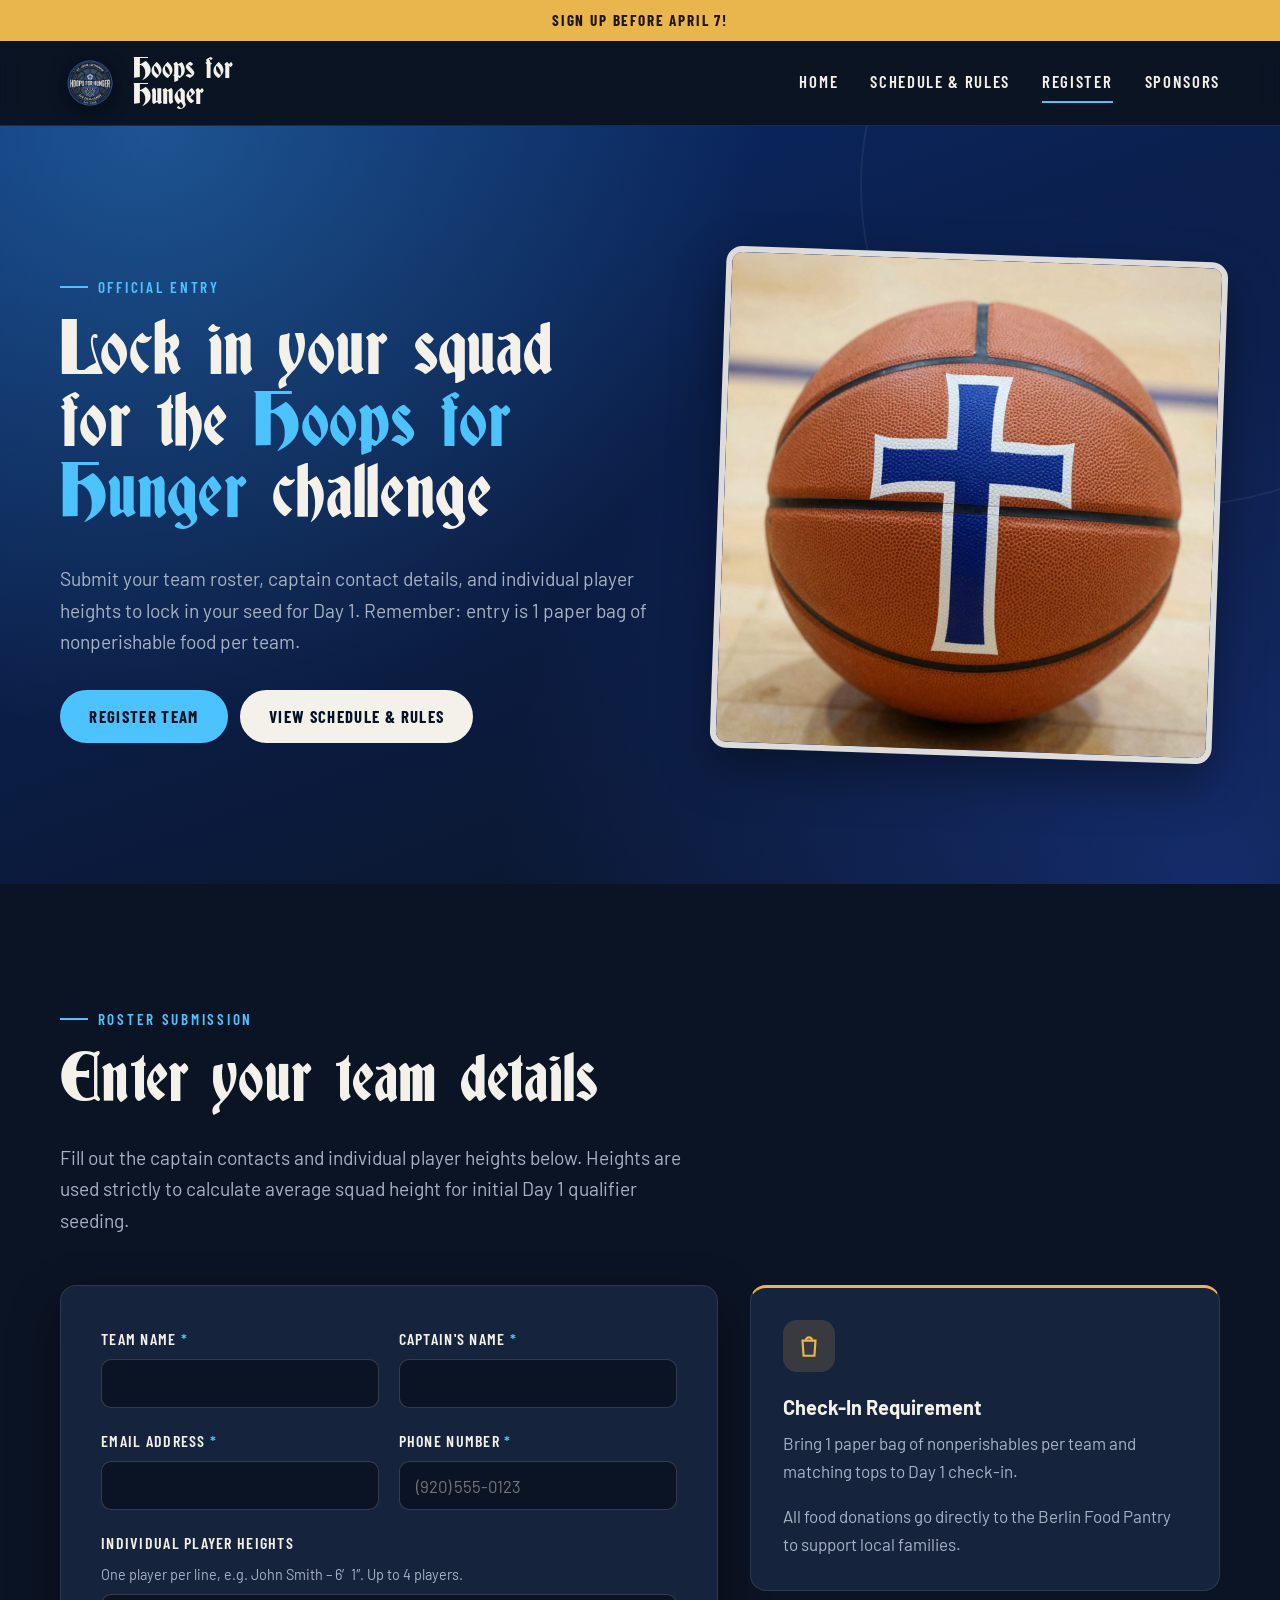
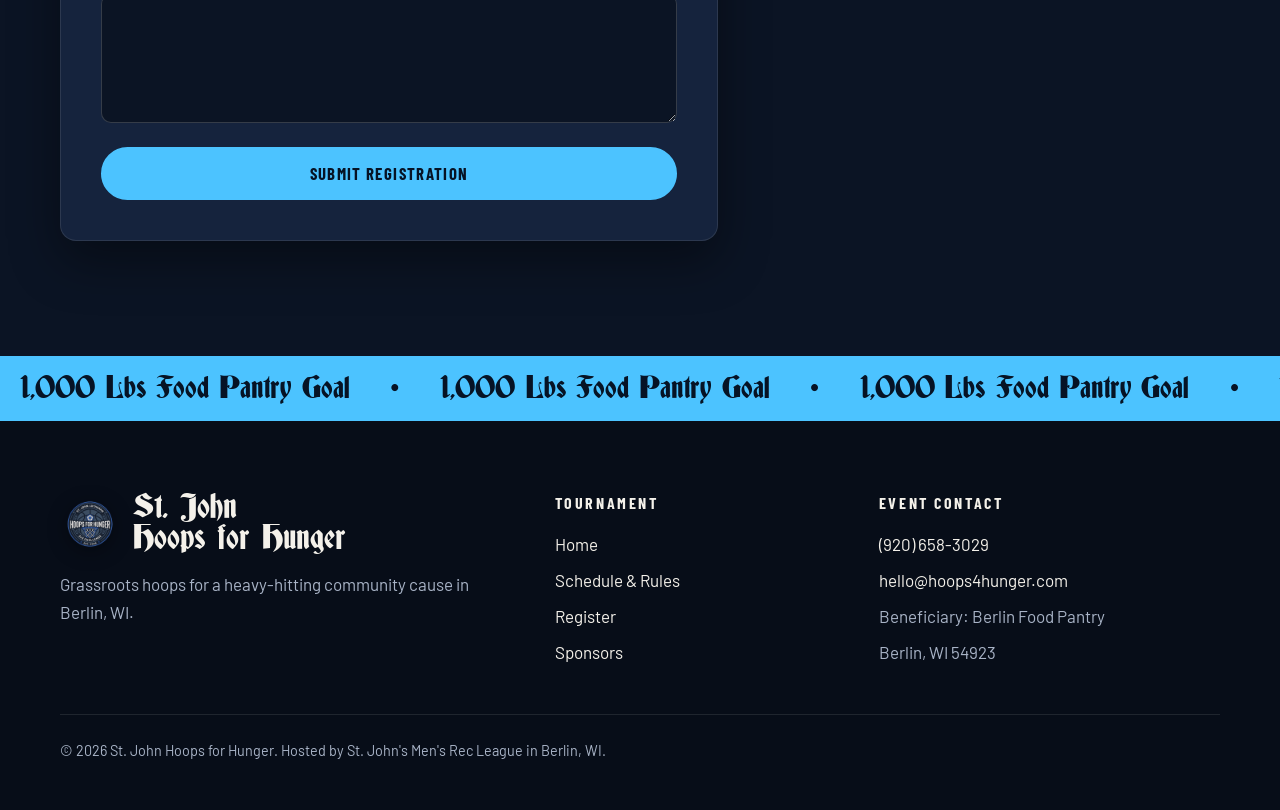
==== commit bf096607: "Make registration form email organizers and add captains to Hostinger Reach Add api/register.php: va" ====
--- a/register.html
+++ b/register.html
@@ -51,28 +51,29 @@
           <p class="lead">Fill out the captain contacts and individual player heights below. Heights are used strictly to calculate average squad height for initial Day 1 qualifier seeding.</p>
         </div>
         <div class="register-grid">
-          <form class="form" id="register-form" novalidate>
+          <form class="form" id="register-form" action="api/register.php" method="post" novalidate>
+            <div class="hp" aria-hidden="true"><label>Leave this empty <input type="text" name="website" tabindex="-1" autocomplete="off"></label></div>
             <div class="form-row">
               <label><span>Team Name <span class="req">*</span></span>
-                <input type="text" name="team" required autocomplete="off">
+                <input type="text" name="team" required maxlength="80" autocomplete="off">
               </label>
               <label><span>Captain's Name <span class="req">*</span></span>
-                <input type="text" name="captain" required autocomplete="name">
+                <input type="text" name="captain" required maxlength="80" autocomplete="name">
               </label>
             </div>
             <div class="form-row">
               <label><span>Email Address <span class="req">*</span></span>
-                <input type="email" name="email" required autocomplete="email">
+                <input type="email" name="email" required maxlength="160" autocomplete="email">
               </label>
               <label><span>Phone Number <span class="req">*</span></span>
-                <input type="tel" name="phone" required autocomplete="tel">
+                <input type="tel" name="phone" required maxlength="40" autocomplete="tel" placeholder="(920) 555-0123">
               </label>
             </div>
             <label>Individual Player Heights
               <span class="hint">One player per line, e.g. John Smith – 6′1″. Up to 4 players.</span>
-              <textarea name="heights" rows="5"></textarea>
+              <textarea name="heights" rows="5" maxlength="600"></textarea>
             </label>
-            <button type="submit" class="btn">Submit Registration</button>
+            <button type="submit" class="btn" id="submit-btn">Submit Registration</button>
             <p class="form-status" id="form-status" role="status" aria-live="polite"></p>
           </form>
           <aside class="card side-card">
--- a/styles.css
+++ b/styles.css
@@ -283,6 +283,9 @@
 .form input:focus, .form textarea:focus { outline: none; border-color: var(--sky); box-shadow: 0 0 0 3px rgba(76, 195, 255, 0.25); }
 .form .invalid { border-color: #f87171; }
 .form .btn { width: 100%; margin-top: 0.3rem; }
+.hp { position: absolute; left: -10000px; width: 1px; height: 1px; overflow: hidden; }
+.form .btn[disabled] { opacity: 0.7; cursor: wait; transform: none; box-shadow: none; }
+.form-status a { color: inherit; }
 .form-status { margin: 0; min-height: 1.5em; font-weight: 600; }
 .form-status:empty { display: none; }
 .form-status.error { color: #f87171; }
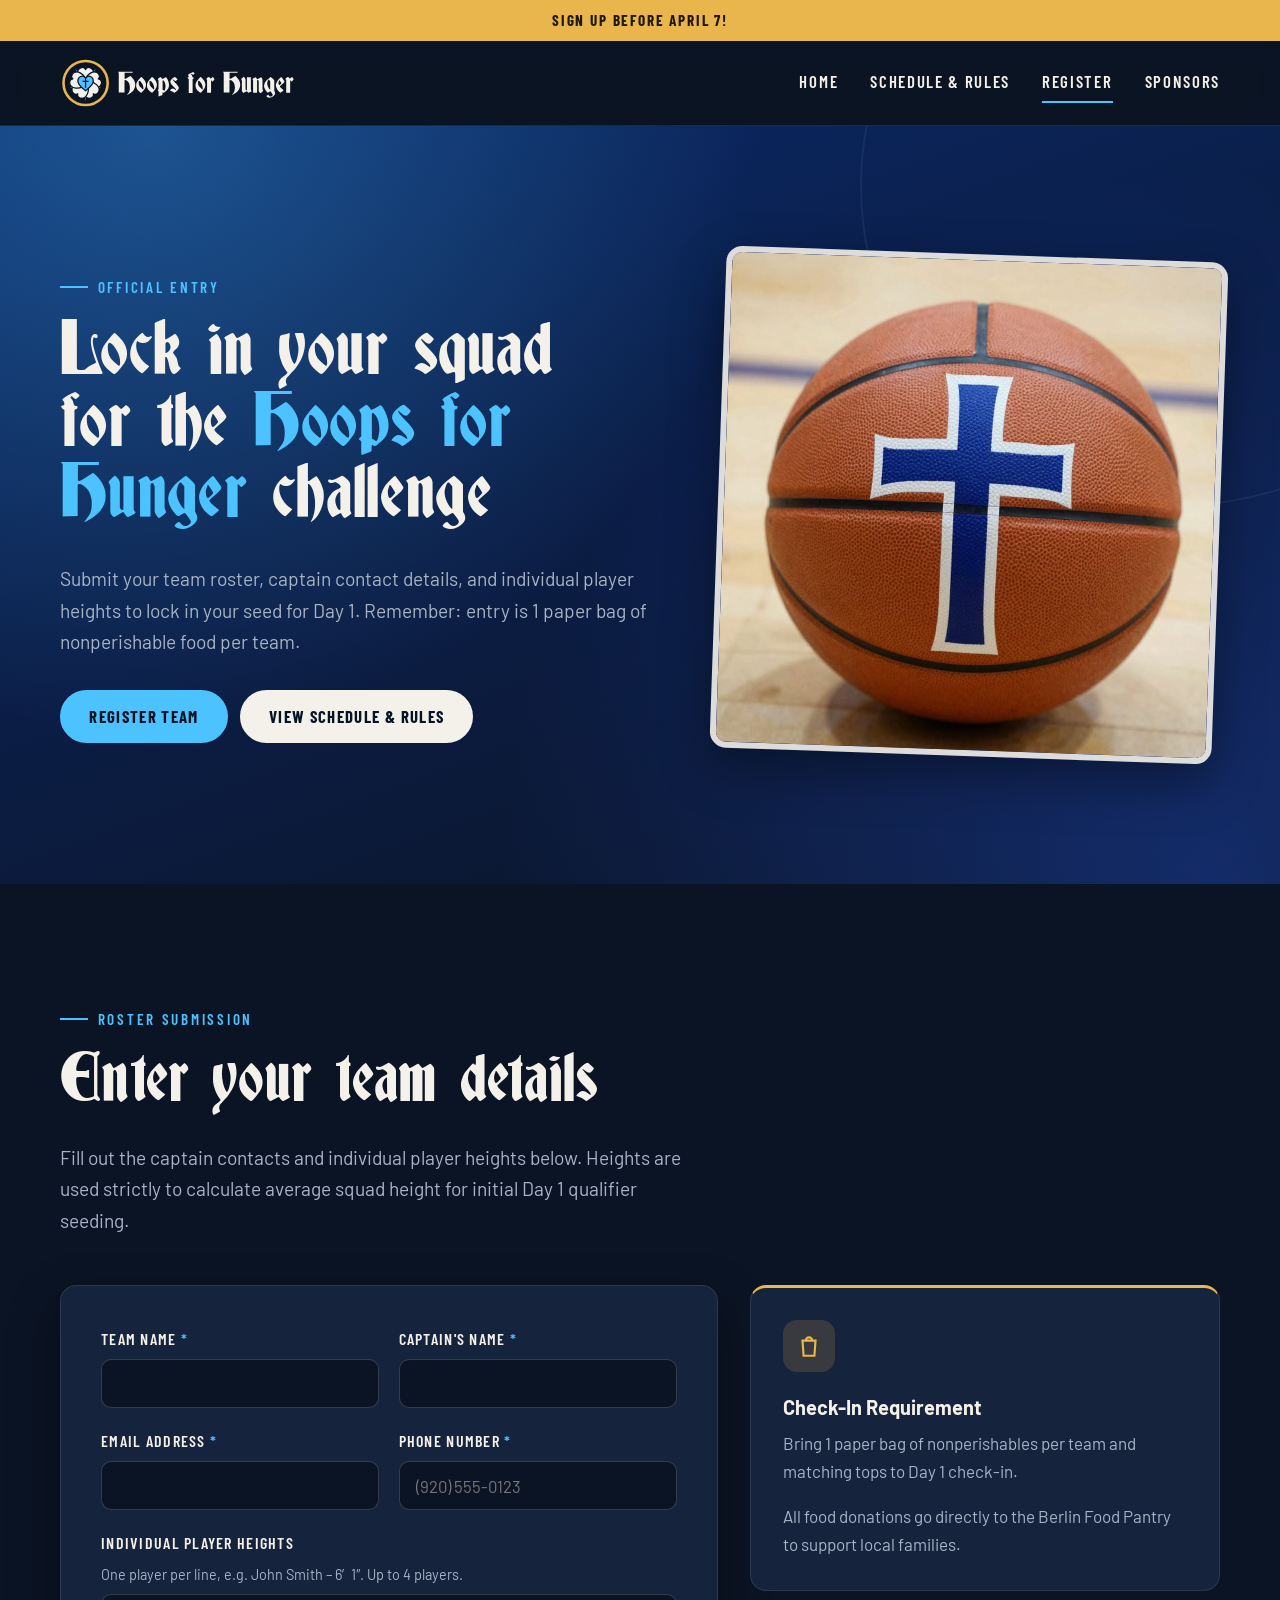
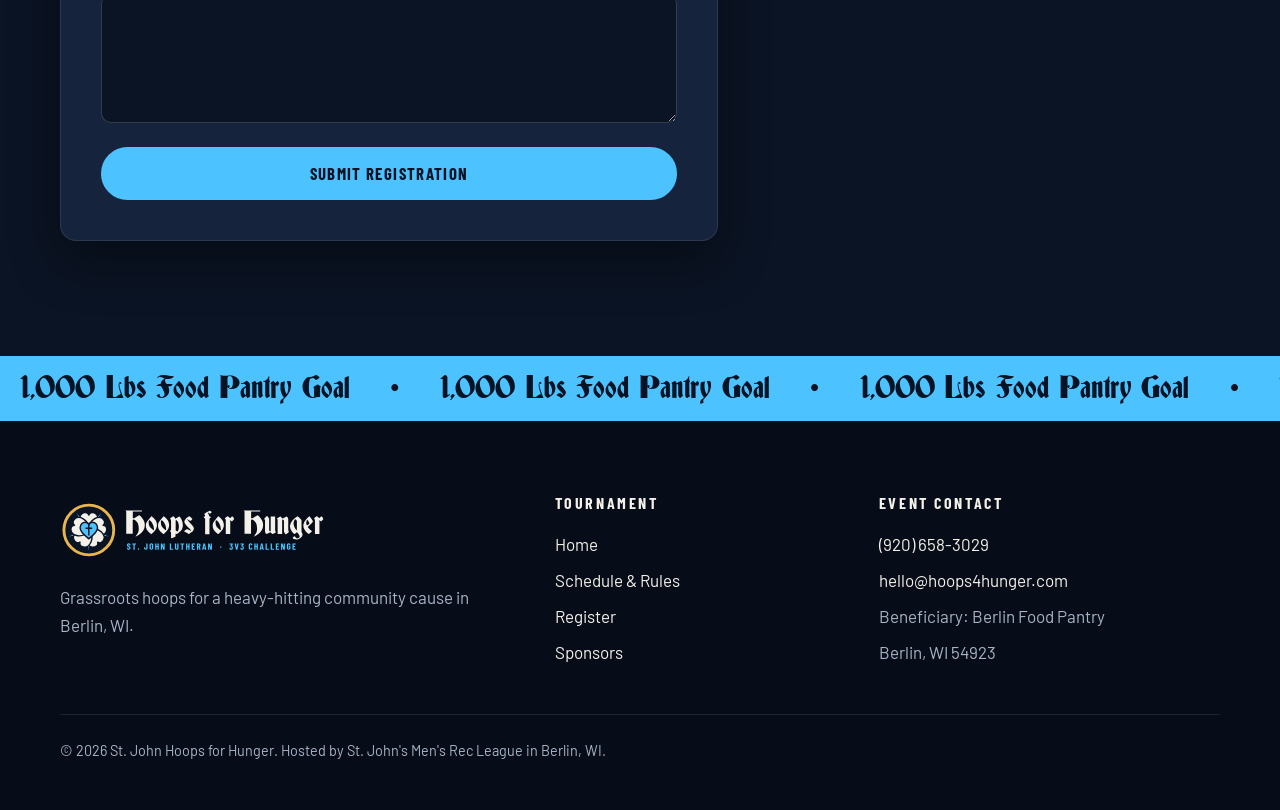
==== commit 95fff589: "Replace logo with new badge, rose lockup and icon New vector logo set in the site's fonts and colors" ====
--- a/register.html
+++ b/register.html
@@ -5,7 +5,12 @@
   <meta name="viewport" content="width=device-width, initial-scale=1">
   <title>Register | St. John Hoops for Hunger</title>
   <meta name="description" content="Register your squad for the St. John Hoops for Hunger 3v3 Challenge. Entry is one paper bag of nonperishable food per team.">
-  <link rel="icon" type="image/png" href="images/logo.png">
+  <meta property="og:image" content="https://hoops4hunger.com/images/logo/hfh-share-1200x630.jpg">
+  <meta name="twitter:card" content="summary_large_image">
+  <link rel="icon" type="image/svg+xml" href="images/logo/hfh-icon.svg">
+  <link rel="icon" type="image/png" sizes="32x32" href="images/logo/favicon-32.png">
+  <link rel="apple-touch-icon" href="images/logo/apple-touch-icon.png">
+  <meta name="theme-color" content="#0b1424">
   <link rel="preconnect" href="https://fonts.googleapis.com">
   <link rel="preconnect" href="https://fonts.gstatic.com" crossorigin>
   <link href="https://fonts.googleapis.com/css2?family=Barlow:ital,wght@0,400;0,500;0,600;0,700;1,400&family=Barlow+Condensed:wght@500;600;700&display=swap" rel="stylesheet">
@@ -16,7 +21,7 @@
   <a class="announce" href="#registration-form">Sign up before April 7!</a>
   <header class="nav">
     <div class="container nav-inner">
-      <a href="index.html" class="brand"><img src="images/logo.png" alt="St. John Lutheran Hoops for Hunger 3v3 Challenge logo"><span>Hoops for<br>Hunger</span></a>
+      <a href="index.html" class="brand"><img src="images/logo/hfh-lockup-compact.svg" width="646" height="148" alt="Hoops for Hunger home"></a>
       <button class="nav-toggle" aria-expanded="false" aria-controls="nav-links" aria-label="Menu"><span></span><span></span><span></span></button>
       <nav id="nav-links" class="nav-links">
         <a href="index.html">Home</a>
@@ -92,7 +97,7 @@
     <div class="container">
       <div class="footer-grid">
         <div>
-          <a href="index.html" class="brand"><img src="images/logo.png" alt=""><span>St. John<br>Hoops for Hunger</span></a>
+          <a href="index.html" class="brand"><img src="images/logo/hfh-lockup.svg" width="646" height="180" alt="Hoops for Hunger, St. John Lutheran 3v3 Challenge"></a>
           <p>Grassroots hoops for a heavy-hitting community cause in Berlin, WI.</p>
         </div>
         <div>
--- a/styles.css
+++ b/styles.css
@@ -102,8 +102,7 @@
 .nav { position: sticky; top: 0; z-index: 20; background: rgba(11, 20, 36, 0.9); backdrop-filter: blur(10px); border-bottom: 1px solid var(--line); }
 .nav-inner { display: flex; align-items: center; justify-content: space-between; height: 84px; }
 .brand { display: flex; align-items: center; gap: 0.8rem; text-decoration: none; color: var(--text); }
-.brand img { width: 60px; height: 60px; filter: drop-shadow(0 4px 10px rgba(0, 0, 0, 0.4)); }
-.brand span { font-family: var(--display); font-size: 1.7rem; line-height: 0.95; word-spacing: -0.15em; }
+.brand img { height: 54px; width: auto; display: block; }
 .nav-links { display: flex; align-items: center; gap: 2rem; }
 .nav-links a {
   color: var(--text); text-decoration: none;
@@ -136,7 +135,7 @@
     radial-gradient(ellipse at 50% 45%, rgba(11, 20, 36, 0.5) 0%, rgba(11, 20, 36, 0.62) 55%, rgba(11, 20, 36, 0.8) 100%),
     linear-gradient(180deg, rgba(10, 42, 107, 0.25) 0%, rgba(11, 20, 36, 0.15) 50%, var(--bg) 100%);
 }
-.hero-badge { width: 120px; height: 120px; margin: 0 auto 1.5rem; filter: drop-shadow(0 10px 30px rgba(0, 0, 0, 0.55)); }
+.hero-badge { width: 168px; height: 168px; margin: 0 auto 1.5rem; filter: drop-shadow(0 10px 30px rgba(0, 0, 0, 0.55)); }
 .hero h1 { margin-bottom: 0.3em; text-shadow: 0 6px 30px rgba(0, 0, 0, 0.5); }
 .hero h1 .accent { display: block; font-size: 1.12em; }
 .hero .lead { color: #e2e7ef; font-size: 1.25rem; }
@@ -224,6 +223,18 @@
   background: var(--bg); border: 1px solid var(--line); border-radius: 10px;
   padding: 0.7rem 0.9rem; font-weight: 600;
 }
+.team-more { margin: -0.4rem 0 1.25rem; }
+.team-more summary {
+  cursor: pointer; list-style: none; display: flex; align-items: center; justify-content: space-between; gap: 0.75rem;
+  font-family: var(--label); font-weight: 700; text-transform: uppercase; letter-spacing: 0.1em; font-size: 0.95rem;
+  color: var(--sky); padding: 0.7rem 0.9rem; border: 1px dashed rgba(76, 195, 255, 0.45); border-radius: 10px;
+}
+.team-more summary::-webkit-details-marker { display: none; }
+.team-more summary::after { content: ""; width: 9px; height: 9px; border-right: 2px solid currentColor; border-bottom: 2px solid currentColor; transform: rotate(45deg) translateY(-3px); transition: transform 0.2s; }
+.team-more[open] summary::after { transform: rotate(-135deg) translateY(-3px); }
+.team-more summary:hover { background: rgba(76, 195, 255, 0.08); }
+.team-more .team-list { margin: 0.6rem 0 0; max-height: 320px; overflow-y: auto; padding-right: 4px; }
+.team-count { color: var(--sky); font-weight: 700; }
 .team-list li::before { content: ""; width: 8px; height: 8px; border-radius: 50%; background: var(--sky); box-shadow: 0 0 0 4px rgba(76, 195, 255, 0.18); }
 
 /* CTA band */
@@ -328,7 +339,7 @@
 .footer { background: #070d18; padding: 4.5rem 0 2rem; color: var(--text-soft); }
 .footer-grid { display: grid; grid-template-columns: 1.6fr 1fr 1.2fr; gap: 2.5rem; }
 .footer .brand { margin-bottom: 1rem; }
-.footer .brand span { font-size: 2rem; }
+.footer .brand img { height: 74px; }
 .footer h3 { color: var(--text); font-family: var(--label); font-size: 1rem; text-transform: uppercase; letter-spacing: 0.16em; margin-bottom: 1rem; }
 .footer ul { list-style: none; padding: 0; margin: 0; display: grid; gap: 0.5rem; }
 .footer a { color: var(--text); text-decoration: none; }
@@ -363,9 +374,9 @@
   .timeline, .form-row { grid-template-columns: 1fr; }
   .hero-facts { grid-template-columns: 1fr; }
   .hero-facts li + li { border-left: 0; border-top: 1px solid var(--line); }
-  .hero-badge { width: 96px; height: 96px; }
-  .brand img { width: 50px; height: 50px; }
-  .brand span { font-size: 1.45rem; }
+  .hero-badge { width: 132px; height: 132px; }
+  .brand img { height: 40px; }
+  .footer .brand img { height: 56px; }
   .purse-item { padding: 1.4rem 1rem; }
 }
 @media (prefers-reduced-motion: reduce) {
